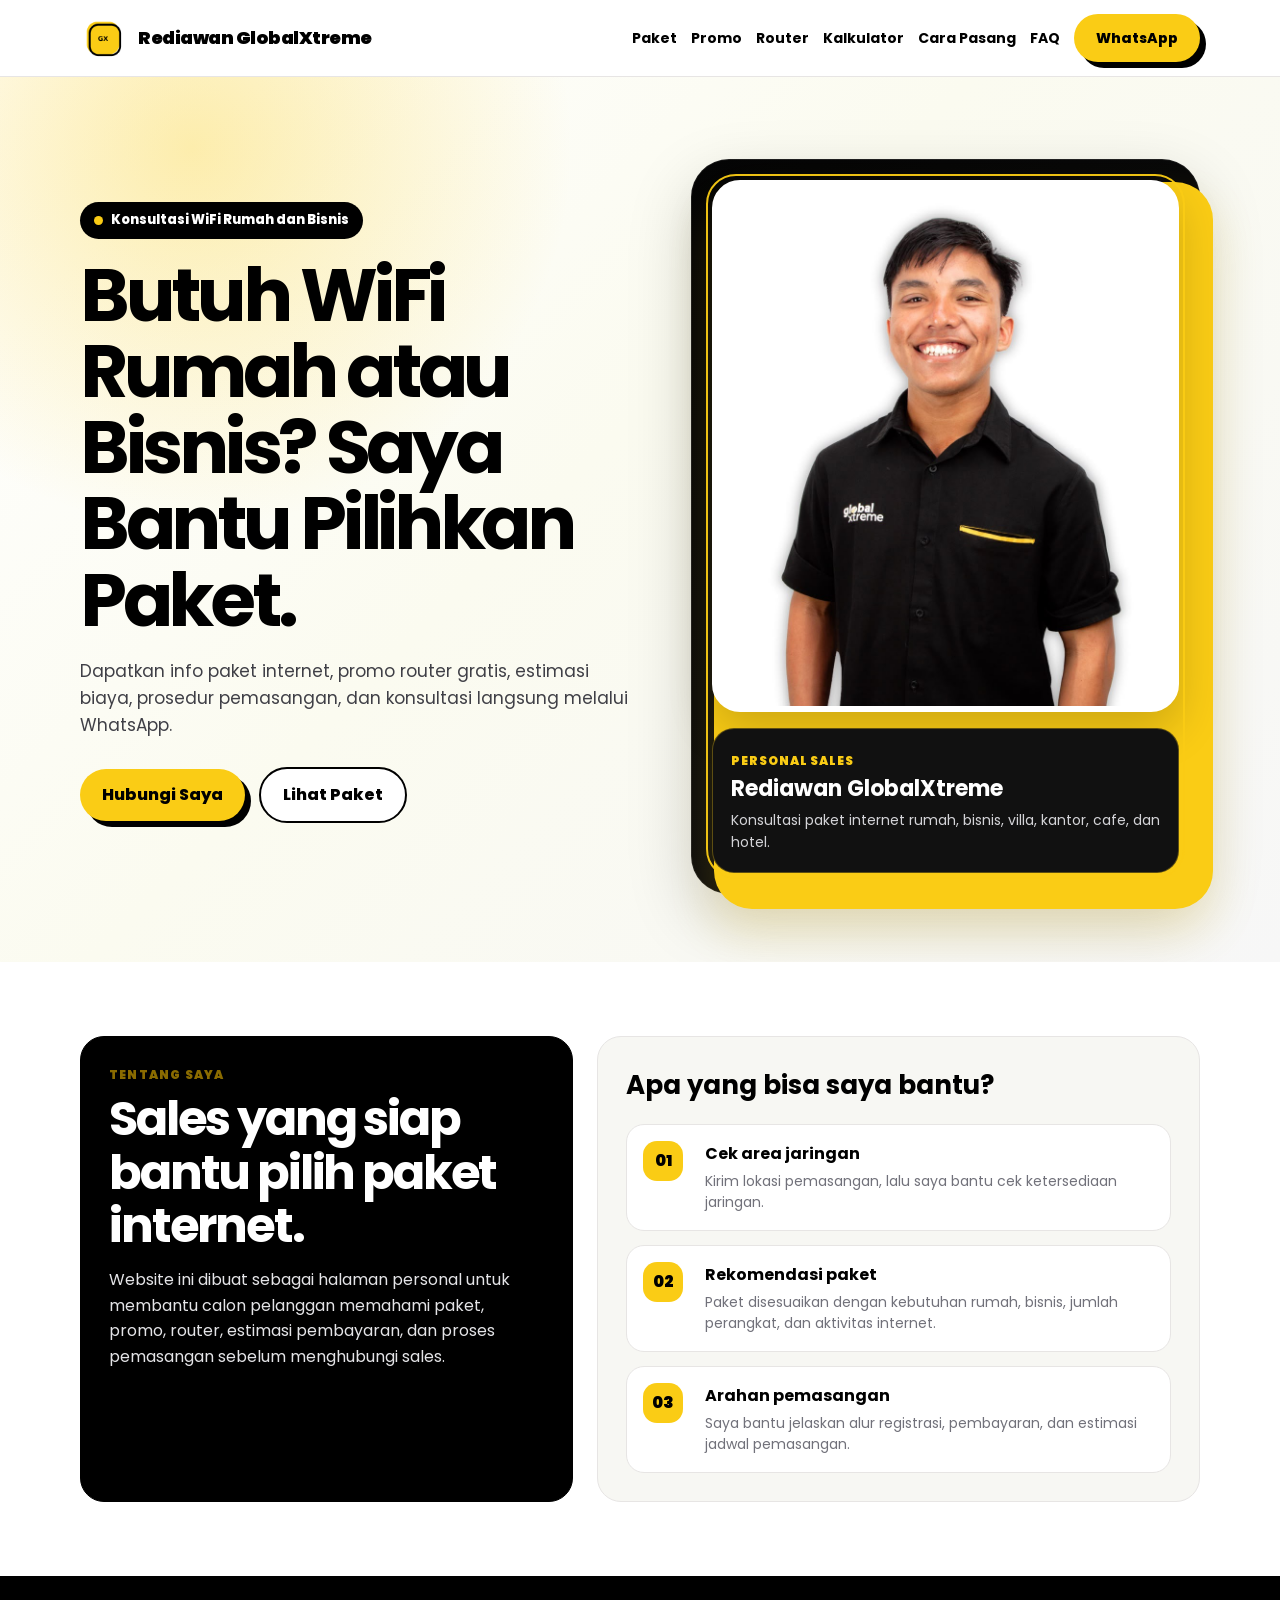
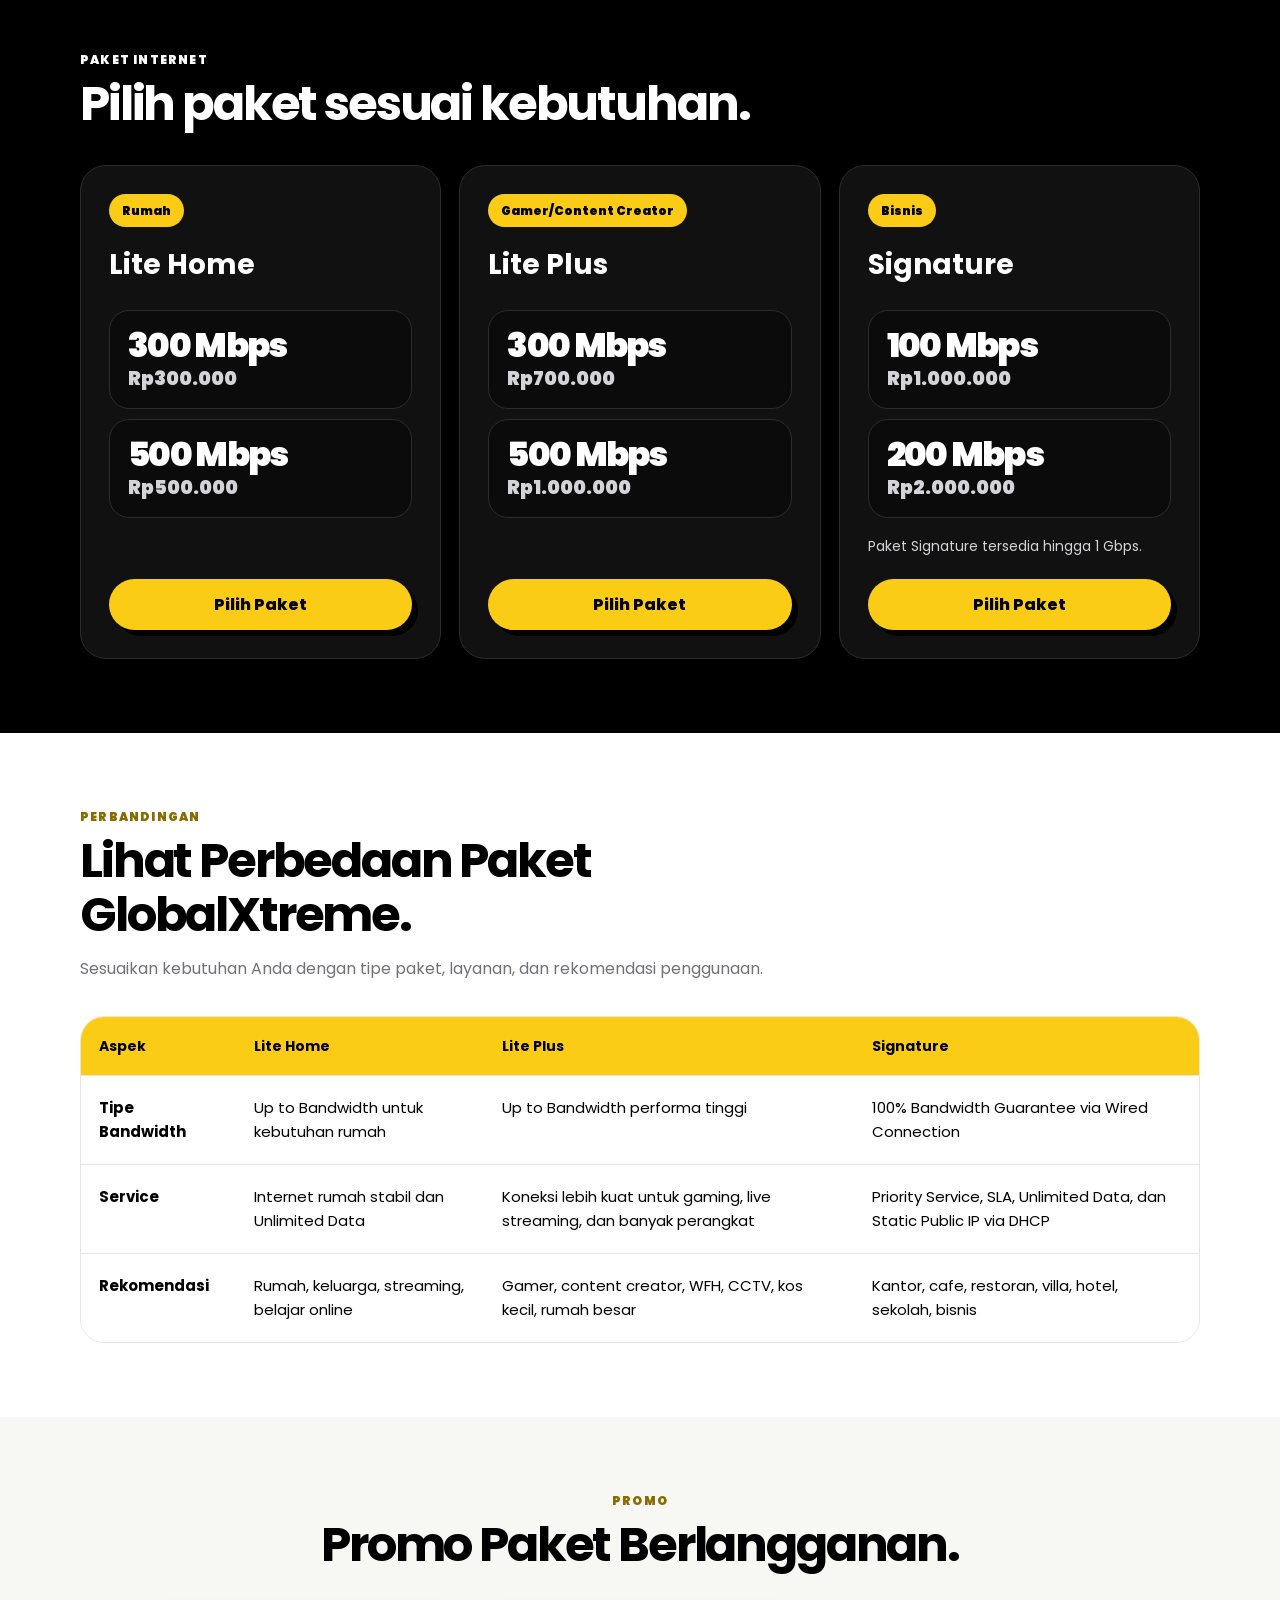
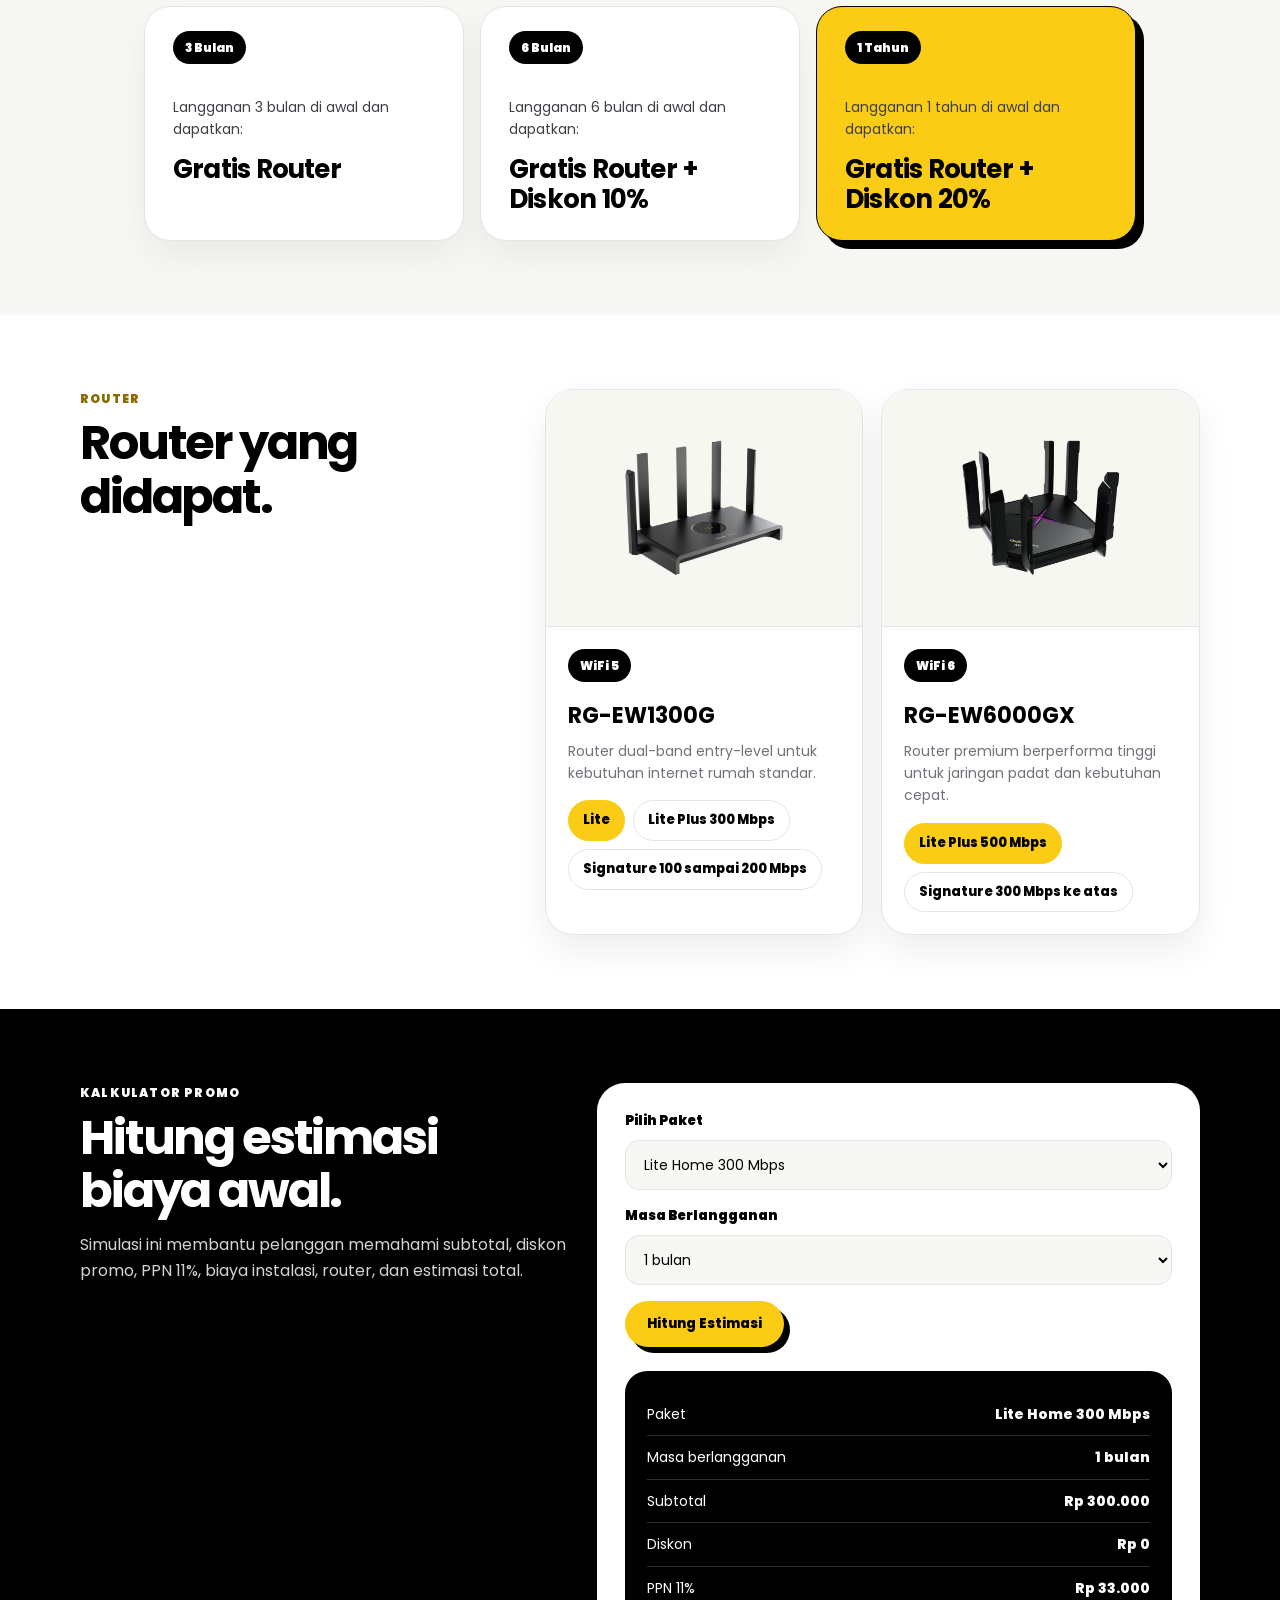
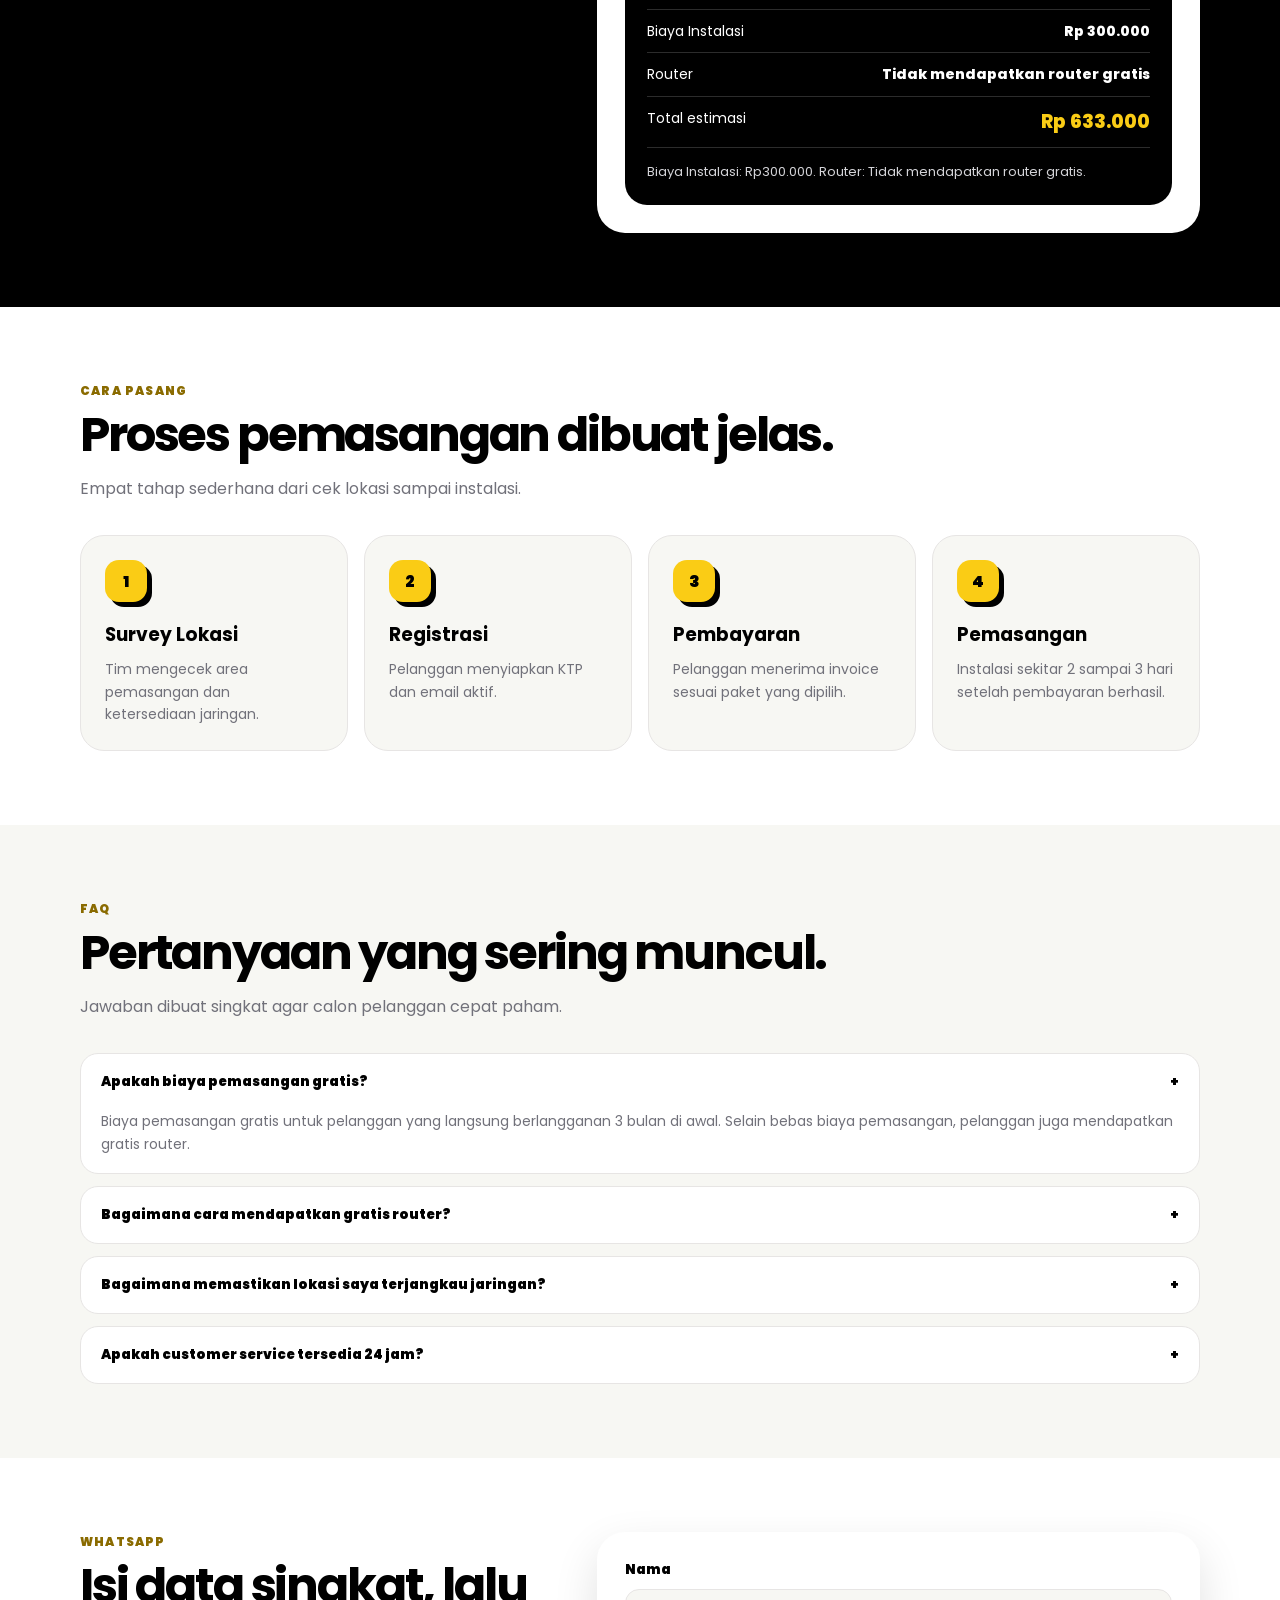
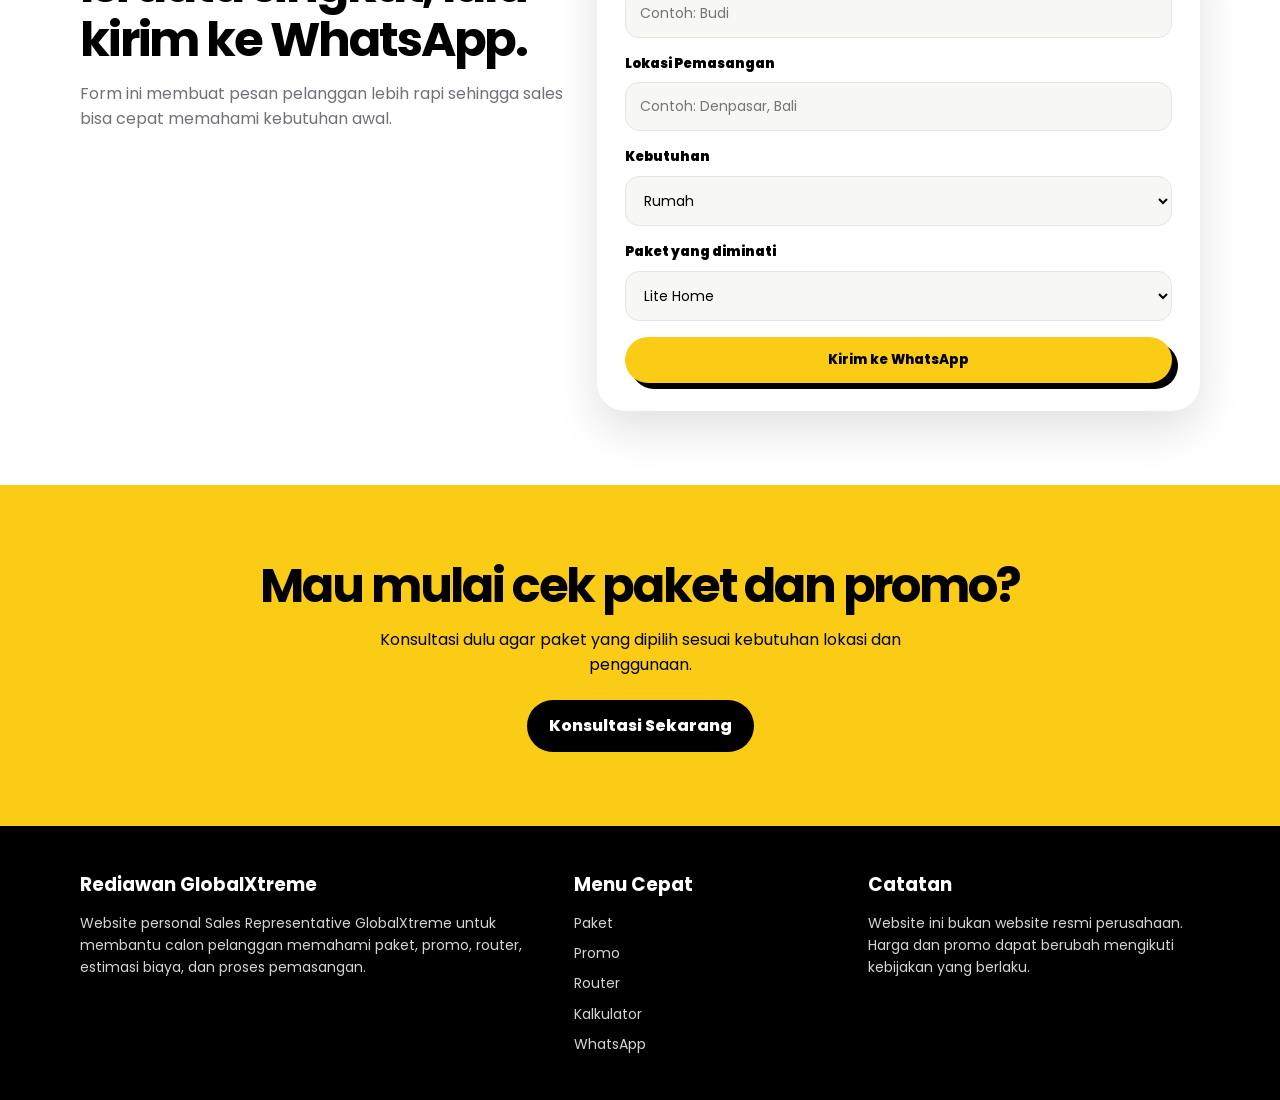
==== index.html @ 83ef5f39 "Add files via upload" ====
<!DOCTYPE html>
<html lang="id">
<head>
  <meta charset="UTF-8" />
  <meta name="viewport" content="width=device-width, initial-scale=1.0" />
  <meta name="description" content="Website personal Rediawan GlobalXtreme untuk konsultasi paket internet rumah, bisnis, promo berlangganan, router, kalkulator biaya, dan pemasangan internet." />
  <meta name="keywords" content="Rediawan GlobalXtreme, GlobalXtreme, WiFi rumah, internet bisnis, paket internet, promo router gratis, internet Bali" />
  <meta name="author" content="Rediawan GlobalXtreme" />
  <meta name="robots" content="index, follow" />
  <meta name="theme-color" content="#facc15" />
  <meta property="og:type" content="website" />
  <meta property="og:title" content="Rediawan GlobalXtreme | Paket WiFi Rumah dan Bisnis" />
  <meta property="og:description" content="Konsultasi paket internet GlobalXtreme untuk rumah, bisnis, cafe, kantor, villa, hotel, dan kebutuhan lainnya." />
  <meta property="og:image" content="assets/img/logo.png" />
  <meta name="twitter:card" content="summary_large_image" />
  <title>Rediawan GlobalXtreme | Paket WiFi Rumah dan Bisnis</title>
  <link rel="icon" href="assets/img/logo.png" type="image/png" />
  <link rel="preconnect" href="https://fonts.googleapis.com" />
  <link rel="preconnect" href="https://fonts.gstatic.com" crossorigin />
  <link href="https://fonts.googleapis.com/css2?family=Poppins:wght@400;500;600;700;800;900&display=swap" rel="stylesheet" />
  <link rel="stylesheet" href="assets/css/style.css" />
</head>
<body>
  <header class="site-header">
    <div class="container navbar">
      <a class="brand" href="#beranda" aria-label="Rediawan GlobalXtreme">
        <img src="assets/img/logo.png" alt="Logo Rediawan GlobalXtreme" class="brand-logo" />
        <span>Rediawan GlobalXtreme</span>
      </a>

      <button class="mobile-menu" id="menuBtn" type="button" aria-label="Buka menu" data-i18n="menu_button">Menu</button>

      <nav id="navMenu" aria-label="Navigasi utama">
        <a href="#paket" data-i18n="nav_packages">Paket</a>
        <a href="#promo" data-i18n="nav_promo">Promo</a>
        <a href="#router" data-i18n="nav_router">Router</a>
        <a href="#kalkulator" data-i18n="nav_calculator">Kalkulator</a>
        <a href="#cara-pasang" data-i18n="nav_install">Cara Pasang</a>
        <a href="#faq" data-i18n="nav_faq">FAQ</a>
        <a href="https://wa.me/6287733340006" target="_blank" rel="noopener" class="btn btn-primary nav-cta">WhatsApp</a>
      </nav>
    </div>
  </header>

  <main>
    <section class="hero" id="beranda">
      <div class="container hero-grid">
        <div class="hero-content">
          <div class="eyebrow" data-i18n="hero_eyebrow">Konsultasi WiFi Rumah dan Bisnis</div>
          <h1 data-i18n="hero_title">Butuh WiFi Rumah atau Bisnis? Saya Bantu Pilihkan Paket.</h1>
          <p data-i18n="hero_desc">Dapatkan info paket internet, promo router gratis, estimasi biaya, prosedur pemasangan, dan konsultasi langsung melalui WhatsApp.</p>

          <div class="hero-actions">
            <a href="https://wa.me/6287733340006" target="_blank" rel="noopener" class="btn btn-primary" data-i18n="hero_cta_primary">Hubungi Saya</a>
            <a href="#paket" class="btn btn-outline" data-i18n="hero_cta_secondary">Lihat Paket</a>
          </div>

        </div>

        <div class="sales-photo-card">
          <img src="assets/img/sales-photo.jpg" alt="Foto sales Rediawan GlobalXtreme" class="sales-photo" />
          <div class="sales-info">
            <span>Personal Sales</span>
            <strong>Rediawan GlobalXtreme</strong>
            <p data-i18n="sales_info">Konsultasi paket internet rumah, bisnis, villa, kantor, cafe, dan hotel.</p>
          </div>
        </div>
      </div>
    </section>

    <section id="tentang">
      <div class="container about-grid">
        <div class="panel dark">
          <div class="section-kicker" data-i18n="about_kicker">Tentang Saya</div>
          <h2 data-i18n="about_title">Sales yang siap bantu pilih paket internet.</h2>
          <p data-i18n="about_desc">Website ini dibuat sebagai halaman personal untuk membantu calon pelanggan memahami paket, promo, router, estimasi pembayaran, dan proses pemasangan sebelum menghubungi sales.</p>
        </div>
        <div class="panel service-panel">
          <h3 data-i18n="about_support_title">Apa yang bisa saya bantu?</h3>
          <div class="support-list">
            <div class="support-item">
              <span>01</span>
              <div>
                <strong data-i18n="support_1_title">Cek area jaringan</strong>
                <p data-i18n="support_1_desc">Kirim lokasi pemasangan, lalu saya bantu cek ketersediaan jaringan.</p>
              </div>
            </div>
            <div class="support-item">
              <span>02</span>
              <div>
                <strong data-i18n="support_2_title">Rekomendasi paket</strong>
                <p data-i18n="support_2_desc">Paket disesuaikan dengan kebutuhan rumah, bisnis, jumlah perangkat, dan aktivitas internet.</p>
              </div>
            </div>
            <div class="support-item">
              <span>03</span>
              <div>
                <strong data-i18n="support_3_title">Arahan pemasangan</strong>
                <p data-i18n="support_3_desc">Saya bantu jelaskan alur registrasi, pembayaran, dan estimasi jadwal pemasangan.</p>
              </div>
            </div>
          </div>
        </div>
      </div>
    </section>

    <section class="packages" id="paket">
      <div class="container">
        <div class="section-head">
          <div class="section-kicker" data-i18n="package_kicker">Paket Internet</div>
          <h2 data-i18n="package_title">Pilih paket sesuai kebutuhan.</h2>
        </div>

        <div class="package-grid">
          <article class="package-card">
            <span class="package-tag" data-i18n="tag_home">Rumah</span>
            <h3>Lite Home</h3>
            <div class="package-plans">
              <div class="plan-option">
                <span class="plan-speed">300 Mbps</span>
                <strong class="plan-price">Rp300.000</strong>
              </div>
              <div class="plan-option">
                <span class="plan-speed">500 Mbps</span>
                <strong class="plan-price">Rp500.000</strong>
              </div>
            </div>
            <a class="btn btn-primary" href="#kontak" data-package="Lite Home" data-i18n="choose_package">Pilih Paket</a>
          </article>

          <article class="package-card featured">
            <span class="package-tag">Gamer/Content Creator</span>
            <h3>Lite Plus</h3>
            <div class="package-plans">
              <div class="plan-option">
                <span class="plan-speed">300 Mbps</span>
                <strong class="plan-price">Rp700.000</strong>
              </div>
              <div class="plan-option">
                <span class="plan-speed">500 Mbps</span>
                <strong class="plan-price">Rp1.000.000</strong>
              </div>
            </div>
            <a class="btn btn-primary" href="#kontak" data-package="Lite Plus" data-i18n="choose_package">Pilih Paket</a>
          </article>

          <article class="package-card">
            <span class="package-tag" data-i18n="tag_business">Bisnis</span>
            <h3>Signature</h3>
            <div class="package-plans">
              <div class="plan-option">
                <span class="plan-speed">100 Mbps</span>
                <strong class="plan-price">Rp1.000.000</strong>
              </div>
              <div class="plan-option">
                <span class="plan-speed">200 Mbps</span>
                <strong class="plan-price">Rp2.000.000</strong>
              </div>
            </div>
            <p class="package-note" data-i18n="signature_note">Paket Signature tersedia hingga 1 Gbps.</p>
            <a class="btn btn-primary" href="#kontak" data-package="Signature" data-i18n="choose_package">Pilih Paket</a>
          </article>
        </div>
      </div>
    </section>

    <section id="perbandingan">
      <div class="container">
        <div class="section-head">
          <div class="section-kicker" data-i18n="compare_kicker">Perbandingan</div>
          <h2 data-i18n="compare_title">Lihat Perbedaan Paket GlobalXtreme.</h2>
          <p data-i18n="compare_desc">Sesuaikan kebutuhan Anda dengan tipe paket, layanan, dan rekomendasi penggunaan.</p>
        </div>

        <div class="table-wrap" tabindex="0" aria-label="Tabel perbandingan paket">
          <table class="compare-table">
            <thead>
              <tr>
                <th data-i18n="table_aspect">Aspek</th>
                <th>Lite Home</th>
                <th>Lite Plus</th>
                <th>Signature</th>
              </tr>
            </thead>
            <tbody>
              <tr>
                <td><strong data-i18n="table_bandwidth">Tipe Bandwidth</strong></td>
                <td data-i18n="compare_lite_home_bandwidth">Up to Bandwidth untuk kebutuhan rumah</td>
                <td data-i18n="compare_lite_plus_bandwidth">Up to Bandwidth performa tinggi</td>
                <td>100% Bandwidth Guarantee via Wired Connection</td>
              </tr>
              <tr>
                <td><strong>Service</strong></td>
                <td data-i18n="compare_lite_home_service">Internet rumah stabil dan Unlimited Data</td>
                <td data-i18n="compare_lite_plus_service">Koneksi lebih kuat untuk gaming, live streaming, dan banyak perangkat</td>
                <td>Priority Service, SLA, Unlimited Data, dan Static Public IP via DHCP</td>
              </tr>
              <tr>
                <td><strong data-i18n="table_recommendation">Rekomendasi</strong></td>
                <td data-i18n="compare_lite_home_reco">Rumah, keluarga, streaming, belajar online</td>
                <td data-i18n="compare_lite_plus_reco">Gamer, content creator, WFH, CCTV, kos kecil, rumah besar</td>
                <td data-i18n="compare_signature_reco">Kantor, cafe, restoran, villa, hotel, sekolah, bisnis</td>
              </tr>
            </tbody>
          </table>
        </div>
      </div>
    </section>

    <section class="promo" id="promo">
      <div class="container">
        <div class="section-head centered">
          <div class="section-kicker">Promo</div>
          <h2 data-i18n="promo_title">Promo Paket Berlangganan.</h2>
        </div>

        <div class="promo-card-grid three">
          <article class="promo-mini-card">
            <span class="promo-month" data-i18n="promo_3_month">3 Bulan</span>
            <p data-i18n="promo_3_desc">Langganan 3 bulan di awal dan dapatkan:</p>
            <h3 data-i18n="promo_3_benefit">Gratis Router</h3>
          </article>

          <article class="promo-mini-card">
            <span class="promo-month" data-i18n="promo_6_month">6 Bulan</span>
            <p data-i18n="promo_6_desc">Langganan 6 bulan di awal dan dapatkan:</p>
            <h3 data-i18n="promo_6_benefit">Gratis Router + Diskon 10%</h3>
          </article>

          <article class="promo-mini-card best">
            <span class="promo-month" data-i18n="promo_12_month">1 Tahun</span>
            <p data-i18n="promo_12_desc">Langganan 1 tahun di awal dan dapatkan:</p>
            <h3 data-i18n="promo_12_benefit">Gratis Router + Diskon 20%</h3>
          </article>
        </div>
      </div>
    </section>

    <section id="router">
      <div class="container router-section">
        <div class="section-head">
          <div class="section-kicker">Router</div>
          <h2 data-i18n="router_title">Router yang didapat.</h2>
        </div>

        <div class="router-card-grid">
          <article class="router-card">
            <img src="assets/img/router-rg-ew1300g.png" alt="Router RG-EW1300G" class="router-image" />
            <div class="router-content">
              <span class="router-badge">WiFi 5</span>
              <h3>RG-EW1300G</h3>
              <p data-i18n="router_1300_desc">Router dual-band entry-level untuk kebutuhan internet rumah standar.</p>
              <div class="chip-wrap compact">
                <span class="chip yellow">Lite</span>
                <span class="chip">Lite Plus 300 Mbps</span>
                <span class="chip" data-i18n="router_1300_sig">Signature 100 sampai 200 Mbps</span>
              </div>
            </div>
          </article>

          <article class="router-card">
            <img src="assets/img/router-rg-ew6000gx.png" alt="Router RG-EW6000GX" class="router-image" />
            <div class="router-content">
              <span class="router-badge">WiFi 6</span>
              <h3>RG-EW6000GX</h3>
              <p data-i18n="router_6000_desc">Router premium berperforma tinggi untuk jaringan padat dan kebutuhan cepat.</p>
              <div class="chip-wrap compact">
                <span class="chip yellow">Lite Plus 500 Mbps</span>
                <span class="chip" data-i18n="router_6000_sig">Signature 300 Mbps ke atas</span>
              </div>
            </div>
          </article>
        </div>
      </div>
    </section>

    <section class="calculator" id="kalkulator">
      <div class="container calc-grid">
        <div class="section-head">
          <div class="section-kicker" data-i18n="calculator_kicker">Kalkulator Promo</div>
          <h2 data-i18n="calculator_title">Hitung estimasi biaya awal.</h2>
          <p data-i18n="calculator_desc">Simulasi ini membantu pelanggan memahami subtotal, diskon promo, PPN 11%, biaya instalasi, router, dan estimasi total.</p>
        </div>

        <div class="calc-card">
          <form id="calcForm">
            <div class="form-group">
              <label for="packageSelect" data-i18n="select_package">Pilih Paket</label>
              <select id="packageSelect">
                <option value="300000|Lite Home 300 Mbps|RG-EW1300G|lite">Lite Home 300 Mbps</option>
                <option value="500000|Lite Home 500 Mbps|RG-EW1300G|lite">Lite Home 500 Mbps</option>
                <option value="700000|Lite Plus 300 Mbps|RG-EW1300G|liteplus">Lite Plus 300 Mbps</option>
                <option value="1000000|Lite Plus 500 Mbps|RG-EW6000GX|liteplus">Lite Plus 500 Mbps</option>
                <option value="1000000|Signature 100 Mbps|RG-EW1300G|signature">Signature 100 Mbps</option>
                <option value="2000000|Signature 200 Mbps|RG-EW1300G|signature">Signature 200 Mbps</option>
                <option value="3000000|Signature 300 Mbps|RG-EW6000GX|signature">Signature 300 Mbps</option>
                <option value="4000000|Signature 400 Mbps|RG-EW6000GX|signature">Signature 400 Mbps</option>
                <option value="5000000|Signature 500 Mbps|RG-EW6000GX|signature">Signature 500 Mbps</option>
                <option value="6000000|Signature 600 Mbps|RG-EW6000GX|signature">Signature 600 Mbps</option>
                <option value="7000000|Signature 700 Mbps|RG-EW6000GX|signature">Signature 700 Mbps</option>
                <option value="8000000|Signature 800 Mbps|RG-EW6000GX|signature">Signature 800 Mbps</option>
                <option value="9000000|Signature 900 Mbps|RG-EW6000GX|signature">Signature 900 Mbps</option>
                <option value="10000000|Signature 1 Gbps|RG-EW6000GX|signature">Signature 1 Gbps</option>
              </select>
            </div>
            <div class="form-group">
              <label for="periodSelect" data-i18n="select_period">Masa Berlangganan</label>
              <select id="periodSelect">
                <option value="1">1 bulan</option>
                <option value="3">3 bulan</option>
                <option value="6">6 bulan</option>
                <option value="12">1 tahun</option>
              </select>
            </div>
            <button type="button" class="btn btn-primary" id="calcBtn" data-i18n="calc_button">Hitung Estimasi</button>
          </form>

          <div class="result-box" aria-live="polite">
            <div class="result-line"><span data-i18n="result_package">Paket</span><span id="resultPackage">Lite Home 300 Mbps</span></div>
            <div class="result-line"><span data-i18n="result_period">Masa berlangganan</span><span id="resultPeriod">1 bulan</span></div>
            <div class="result-line"><span>Subtotal</span><span id="resultSubtotal">Rp300.000</span></div>
            <div class="result-line"><span data-i18n="result_discount">Diskon</span><span id="resultDiscount">Rp0</span></div>
            <div class="result-line"><span>PPN 11%</span><span id="resultTax">Rp33.000</span></div>
            <div class="result-line"><span data-i18n="result_installation">Biaya Instalasi</span><span id="resultInstall">Rp300.000</span></div>
            <div class="result-line"><span>Router</span><span id="resultRouter">Tidak mendapatkan router gratis</span></div>
            <div class="result-line"><span data-i18n="result_total">Total estimasi</span><span class="total" id="resultTotal">Rp633.000</span></div>
            <p class="result-note" id="resultPromoNote">Biaya Instalasi: Rp300.000. Router: Tidak mendapatkan router gratis.</p>
          </div>
        </div>
      </div>
    </section>

    <section id="cara-pasang">
      <div class="container">
        <div class="section-head">
          <div class="section-kicker" data-i18n="install_kicker">Cara Pasang</div>
          <h2 data-i18n="install_title">Proses pemasangan dibuat jelas.</h2>
          <p data-i18n="install_desc">Empat tahap sederhana dari cek lokasi sampai instalasi.</p>
        </div>

        <div class="steps">
          <article class="step-card">
            <div class="step-num">1</div>
            <h3 data-i18n="step_1_title">Survey Lokasi</h3>
            <p data-i18n="step_1_desc">Tim mengecek area pemasangan dan ketersediaan jaringan.</p>
          </article>
          <article class="step-card">
            <div class="step-num">2</div>
            <h3 data-i18n="step_2_title">Registrasi</h3>
            <p data-i18n="step_2_desc">Pelanggan menyiapkan KTP dan email aktif.</p>
          </article>
          <article class="step-card">
            <div class="step-num">3</div>
            <h3 data-i18n="step_3_title">Pembayaran</h3>
            <p data-i18n="step_3_desc">Pelanggan menerima invoice sesuai paket yang dipilih.</p>
          </article>
          <article class="step-card">
            <div class="step-num">4</div>
            <h3 data-i18n="step_4_title">Pemasangan</h3>
            <p data-i18n="step_4_desc">Instalasi sekitar 2 sampai 3 hari setelah pembayaran berhasil.</p>
          </article>
        </div>
      </div>
    </section>

    <section class="faq" id="faq">
      <div class="container">
        <div class="section-head">
          <div class="section-kicker">FAQ</div>
          <h2 data-i18n="faq_title">Pertanyaan yang sering muncul.</h2>
          <p data-i18n="faq_desc">Jawaban dibuat singkat agar calon pelanggan cepat paham.</p>
        </div>

        <div class="faq-list">
          <div class="faq-item active">
            <button class="faq-question" type="button"><span data-i18n="faq_q_1">Apakah biaya pemasangan gratis?</span> <span>+</span></button>
            <div class="faq-answer" data-i18n="faq_a_1">Biaya pemasangan gratis untuk pelanggan yang langsung berlangganan 3 bulan di awal. Selain bebas biaya pemasangan, pelanggan juga mendapatkan gratis router.</div>
          </div>
          <div class="faq-item">
            <button class="faq-question" type="button"><span data-i18n="faq_q_2">Bagaimana cara mendapatkan gratis router?</span> <span>+</span></button>
            <div class="faq-answer" data-i18n="faq_a_2">Untuk paket Lite dan Lite Plus, pelanggan perlu berlangganan minimal 3 bulan di awal. Setelah masa 3 bulan selesai, metode pembayaran bisa diubah menjadi bulanan. Paket Signature tetap mendapatkan gratis router meskipun berlangganan 1 bulan.</div>
          </div>
          <div class="faq-item">
            <button class="faq-question" type="button"><span data-i18n="faq_q_3">Bagaimana memastikan lokasi saya terjangkau jaringan?</span> <span>+</span></button>
            <div class="faq-answer" data-i18n="faq_a_3">Hubungi saya melalui WhatsApp dan kirim lokasi pemasangan. Saya akan bantu cek ketersediaan jaringan di area Anda.</div>
          </div>
          <div class="faq-item">
            <button class="faq-question" type="button"><span data-i18n="faq_q_4">Apakah customer service tersedia 24 jam?</span> <span>+</span></button>
            <div class="faq-answer" data-i18n="faq_a_4">Iya. Customer service tersedia 24 jam untuk membantu Anda. Kami memiliki tim customer service asli, bukan robot.</div>
          </div>
        </div>
      </div>
    </section>

    <section class="contact" id="kontak">
      <div class="container contact-grid">
        <div class="section-head">
          <div class="section-kicker">WhatsApp</div>
          <h2 data-i18n="contact_title">Isi data singkat, lalu kirim ke WhatsApp.</h2>
          <p data-i18n="contact_desc">Form ini membuat pesan pelanggan lebih rapi sehingga sales bisa cepat memahami kebutuhan awal.</p>
        </div>

        <form class="contact-form" id="waForm">
          <div class="form-group">
            <label for="name" data-i18n="form_name">Nama</label>
            <input id="name" type="text" placeholder="Contoh: Budi" data-i18n-placeholder="placeholder_name" required />
          </div>
          <div class="form-group">
            <label for="location" data-i18n="form_location">Lokasi Pemasangan</label>
            <input id="location" type="text" placeholder="Contoh: Denpasar, Bali" data-i18n-placeholder="placeholder_location" required />
          </div>
          <div class="form-group">
            <label for="need" data-i18n="form_need">Kebutuhan</label>
            <select id="need" required>
              <option data-i18n="need_home">Rumah</option>
              <option>Bisnis</option>
              <option>Kos-kosan</option>
              <option>Cafe / Restoran</option>
              <option data-i18n="need_office">Kantor</option>
              <option>Villa / Hotel</option>
            </select>
          </div>
          <div class="form-group">
            <label for="interest" data-i18n="form_interest">Paket yang diminati</label>
            <select id="interest" required>
              <option>Lite Home</option>
              <option>Lite Plus</option>
              <option>Signature</option>
              <option data-i18n="interest_unknown">Belum tahu, ingin konsultasi</option>
            </select>
          </div>
          <button type="submit" class="btn btn-primary" data-i18n="form_submit">Kirim ke WhatsApp</button>
        </form>
      </div>
    </section>

    <section class="final-cta">
      <div class="container">
        <h2 data-i18n="final_title">Mau mulai cek paket dan promo?</h2>
        <p data-i18n="final_desc">Konsultasi dulu agar paket yang dipilih sesuai kebutuhan lokasi dan penggunaan.</p>
        <a href="https://wa.me/6287733340006" target="_blank" rel="noopener" class="btn btn-dark" data-i18n="final_cta">Konsultasi Sekarang</a>
      </div>
    </section>
  </main>

  <footer>
    <div class="container footer-grid">
      <div>
        <h3>Rediawan GlobalXtreme</h3>
        <p data-i18n="footer_desc">Website personal Sales Representative GlobalXtreme untuk membantu calon pelanggan memahami paket, promo, router, estimasi biaya, dan proses pemasangan.</p>
      </div>
      <div>
        <h3 data-i18n="footer_menu">Menu Cepat</h3>
        <div class="footer-links">
          <a href="#paket" data-i18n="nav_packages">Paket</a>
          <a href="#promo" data-i18n="nav_promo">Promo</a>
          <a href="#router">Router</a>
          <a href="#kalkulator" data-i18n="nav_calculator">Kalkulator</a>
          <a href="#kontak">WhatsApp</a>
        </div>
      </div>
      <div>
        <h3 data-i18n="footer_note_title">Catatan</h3>
        <p data-i18n="footer_note">Website ini bukan website resmi perusahaan. Harga dan promo dapat berubah mengikuti kebijakan yang berlaku.</p>
      </div>
    </div>
  </footer>

  <script src="assets/js/main.js"></script>
</body>
</html>
---- assets/css/style.css ----
:root {
  --primary: #facc15;
  --primary-dark: #8a6b00;
  --black: #000000;
  --white: #ffffff;
  --neutral: #71717a;
  --soft: #f7f7f3;
  --line: #e7e5e4;
  --dark-card: #111111;
  --radius: 24px;
  --shadow: 0 18px 45px rgba(0, 0, 0, 0.12);
}

* {
  box-sizing: border-box;
  margin: 0;
  padding: 0;
}

html {
  scroll-behavior: smooth;
}

body {
  font-family: "Poppins", Arial, sans-serif;
  color: var(--black);
  background: var(--white);
  line-height: 1.6;
  overflow-x: hidden;
}

h1, h2, h3, p, a, button, li, td, th, span {
  overflow-wrap: break-word;
}

a {
  color: inherit;
  text-decoration: none;
}

img {
  max-width: 100%;
  display: block;
}

.container {
  width: min(1120px, calc(100% - 32px));
  margin: 0 auto;
}

.site-header {
  position: sticky;
  top: 0;
  z-index: 50;
  background: rgba(255, 255, 255, 0.94);
  backdrop-filter: blur(18px);
  border-bottom: 1px solid var(--line);
}

.navbar {
  display: flex;
  align-items: center;
  justify-content: space-between;
  padding: 14px 0;
  gap: 24px;
}

.brand {
  display: flex;
  align-items: center;
  gap: 12px;
  font-weight: 900;
  letter-spacing: -0.03em;
}

.brand-logo {
  width: 46px;
  height: 46px;
  object-fit: contain;
}

.brand span {
  font-size: 18px;
}

nav {
  display: flex;
  align-items: center;
  gap: 14px;
  font-size: 14px;
  font-weight: 700;
}

nav a:not(.btn):hover {
  color: var(--primary-dark);
}

.mobile-menu {
  display: none;
  border: 2px solid var(--black);
  background: var(--white);
  border-radius: 999px;
  padding: 9px 14px;
  font-family: inherit;
  font-weight: 800;
  cursor: pointer;
}

.lang-toggle {
  border: 2px solid var(--black);
  background: var(--white);
  color: var(--black);
  border-radius: 999px;
  padding: 8px 12px;
  font-family: inherit;
  font-size: 13px;
  font-weight: 900;
  cursor: pointer;
  white-space: nowrap;
}

.lang-toggle:hover {
  background: var(--black);
  color: var(--white);
}

.btn {
  display: inline-flex;
  align-items: center;
  justify-content: center;
  gap: 10px;
  border: 0;
  cursor: pointer;
  border-radius: 999px;
  padding: 13px 22px;
  font-family: inherit;
  font-weight: 800;
  transition: 0.2s ease;
  white-space: nowrap;
}

.btn-primary {
  background: var(--primary);
  color: var(--black);
  box-shadow: 6px 6px 0 var(--black);
}

.btn-primary:hover {
  transform: translateY(-2px);
  box-shadow: 8px 8px 0 var(--black);
}

.btn-outline {
  background: var(--white);
  color: var(--black);
  border: 2px solid var(--black);
}

.btn-dark {
  background: var(--black);
  color: var(--white);
}

.hero {
  position: relative;
  overflow: hidden;
  background:
    radial-gradient(circle at 15% 8%, rgba(250, 204, 21, 0.34), transparent 28%),
    linear-gradient(135deg, #ffffff 0%, #fbfbf0 45%, #f7f7f7 100%);
  padding: 82px 0 68px;
}

.hero-grid {
  display: grid;
  grid-template-columns: 1.05fr 0.95fr;
  gap: 48px;
  align-items: center;
}

.eyebrow {
  display: inline-flex;
  align-items: center;
  gap: 8px;
  background: var(--black);
  color: var(--white);
  padding: 8px 14px;
  border-radius: 999px;
  font-size: 13px;
  font-weight: 800;
  margin-bottom: 18px;
}

.eyebrow::before {
  content: "";
  width: 9px;
  height: 9px;
  border-radius: 50%;
  background: var(--primary);
}

h1 {
  font-size: clamp(40px, 6vw, 74px);
  line-height: 1.03;
  letter-spacing: -0.058em;
  margin-bottom: 20px;
}

.hero-content p {
  color: #3f3f46;
  font-size: 17px;
  max-width: 650px;
  margin-bottom: 28px;
}

.hero-actions {
  display: flex;
  align-items: center;
  gap: 14px;
  flex-wrap: wrap;
  margin-bottom: 28px;
}

.trust-row {
  display: grid;
  grid-template-columns: repeat(3, 1fr);
  gap: 12px;
  max-width: 650px;
}

.trust-item {
  background: var(--white);
  border: 1px solid var(--line);
  border-radius: 18px;
  padding: 14px;
  font-size: 13px;
  font-weight: 800;
}

.sales-photo-card {
  position: relative;
  isolation: isolate;
  background: var(--black);
  border-radius: 34px;
  padding: 22px;
  box-shadow: var(--shadow);
}

.sales-photo-card::before {
  content: "";
  position: absolute;
  inset: 18px -18px -18px 18px;
  background: var(--primary);
  border-radius: 34px;
  z-index: -1;
}

.sales-photo {
  width: 100%;
  aspect-ratio: 4 / 4.5;
  object-fit: cover;
  object-position: center;
  border-radius: 26px;
  background: #18181b;
}

.sales-info {
  margin-top: 16px;
  background: #111111;
  border: 1px solid #2c2c2c;
  border-radius: 22px;
  padding: 18px;
  color: var(--white);
}

.sales-info span {
  color: var(--primary);
  font-size: 12px;
  font-weight: 900;
  text-transform: uppercase;
  letter-spacing: 0.08em;
}

.sales-info strong {
  display: block;
  font-size: 22px;
  line-height: 1.2;
  margin: 4px 0 6px;
}

.sales-info p {
  color: #d4d4d8;
  margin: 0;
  font-size: 14px;
}

section {
  padding: 74px 0;
}

.section-head {
  max-width: 760px;
  margin-bottom: 34px;
}

.section-head.centered {
  margin-left: auto;
  margin-right: auto;
  text-align: center;
}

.section-kicker {
  color: var(--primary-dark);
  font-weight: 900;
  text-transform: uppercase;
  letter-spacing: 0.1em;
  font-size: 12px;
  margin-bottom: 8px;
}

h2 {
  font-size: clamp(30px, 4vw, 48px);
  line-height: 1.12;
  letter-spacing: -0.045em;
  margin-bottom: 14px;
}

.section-head p {
  color: var(--neutral);
  font-size: 16px;
}

.about-grid,
.contact-grid,
.calc-grid {
  display: grid;
  grid-template-columns: 0.9fr 1.1fr;
  gap: 24px;
  align-items: stretch;
}

.panel {
  background: var(--soft);
  border: 1px solid var(--line);
  border-radius: var(--radius);
  padding: 28px;
}

.panel.dark {
  background: var(--black);
  color: var(--white);
  border-color: var(--black);
}

.panel.dark p,
.panel.dark li {
  color: #e4e4e7;
}

.chip-wrap {
  display: flex;
  flex-wrap: wrap;
  gap: 10px;
  margin-top: 18px;
}

.chip-wrap.compact {
  gap: 8px;
  margin-top: 16px;
}

.chip {
  background: var(--white);
  border: 1px solid var(--line);
  border-radius: 999px;
  padding: 9px 14px;
  font-size: 13px;
  font-weight: 800;
}

.chip.yellow {
  background: var(--primary);
  border-color: var(--primary);
}

.service-panel {
  display: flex;
  flex-direction: column;
  justify-content: center;
}

.service-panel h3 {
  font-size: 26px;
  margin-bottom: 18px;
}

.support-list {
  display: grid;
  gap: 14px;
}

.support-item {
  display: grid;
  grid-template-columns: 48px 1fr;
  gap: 14px;
  align-items: start;
  padding: 16px;
  background: var(--white);
  border: 1px solid var(--line);
  border-radius: 18px;
}

.support-item span {
  width: 40px;
  height: 40px;
  border-radius: 14px;
  display: grid;
  place-items: center;
  background: var(--primary);
  color: var(--black);
  font-weight: 900;
}

.support-item strong {
  display: block;
  margin-bottom: 4px;
}

.support-item p {
  margin: 0;
  color: var(--neutral);
  font-size: 14px;
  line-height: 1.55;
}

.note,
.promo-note,
.result-note {
  color: var(--neutral);
  font-size: 13px;
}

.note {
  margin-top: 18px;
}

.packages {
  background: var(--black);
  color: var(--white);
}

.packages .section-kicker,
.packages h2 {
  color: var(--white);
}

.packages .section-head p {
  color: #d4d4d8;
}

.package-grid {
  display: grid;
  grid-template-columns: repeat(3, 1fr);
  gap: 18px;
}

.package-card {
  background: var(--dark-card);
  border: 1px solid #2c2c2c;
  border-radius: 26px;
  padding: 28px;
  display: flex;
  flex-direction: column;
  min-height: 100%;
  height: 100%;
}

.package-card.featured {
  background: var(--white);
  color: var(--black);
  border: 3px solid var(--primary);
  transform: none;
}

.package-tag {
  display: inline-flex;
  width: fit-content;
  background: var(--primary);
  color: var(--black);
  border-radius: 999px;
  padding: 7px 13px;
  font-size: 12px;
  font-weight: 900;
  margin-bottom: 16px;
}

.package-card h3 {
  font-size: 28px;
  margin-bottom: 8px;
}

.package-card p {
  color: #d4d4d8;
  font-size: 14px;
  margin-bottom: 22px;
}

.package-card.featured p {
  color: #3f3f46;
}

.package-plans {
  display: grid;
  gap: 10px;
  margin: 14px 0 26px;
}

.plan-option {
  display: flex;
  flex-direction: column;
  align-items: flex-start;
  justify-content: center;
  gap: 6px;
  min-height: 96px;
  padding: 18px 18px;
  border: 1px solid #2c2c2c;
  border-radius: 20px;
  background: #0b0b0b;
}

.package-card.featured .plan-option {
  background: #f8f8f8;
  border-color: #e4e4e7;
}

.plan-speed {
  display: block;
  font-size: clamp(28px, 3vw, 36px);
  font-weight: 950;
  line-height: 1;
  letter-spacing: -0.05em;
  white-space: nowrap;
}

.plan-price {
  display: block;
  color: #d4d4d8;
  font-size: 19px;
  font-weight: 900;
  line-height: 1.1;
  text-align: left;
  white-space: nowrap;
}

.package-card.featured .plan-price {
  color: #3f3f46;
}

.package-note {
  margin: -8px 0 22px;
  color: #d4d4d8;
  font-size: 14px;
  line-height: 1.5;
}

.package-card.featured .package-note {
  color: #3f3f46;
}

.package-list {
  display: grid;
  gap: 14px;
  margin: 8px 0 28px;
  flex: 1;
}

.package-list li {
  list-style: none;
  position: relative;
  padding-left: 20px;
  font-size: 14px;
}

.package-list li::before {
  content: "";
  position: absolute;
  left: 0;
  top: 10px;
  width: 5px;
  height: 5px;
  border-radius: 50%;
  background: var(--primary);
}

.package-card .btn {
  width: 100%;
  margin-top: auto;
}

.table-wrap {
  overflow-x: auto;
  -webkit-overflow-scrolling: touch;
  border: 1px solid var(--line);
  border-radius: 24px;
}

.compare-table {
  width: 100%;
  border-collapse: collapse;
  min-width: 760px;
  background: var(--white);
}

.compare-table th {
  background: var(--primary);
  color: var(--black);
  text-align: left;
  padding: 18px;
  font-size: 14px;
}

.compare-table td {
  padding: 20px 18px;
  border-top: 1px solid var(--line);
  vertical-align: top;
  font-size: 15px;
}

.promo {
  background: var(--soft);
}

.promo-card-grid {
  display: grid;
  grid-template-columns: repeat(4, 1fr);
  gap: 16px;
}

.promo-card-grid.three {
  grid-template-columns: repeat(3, minmax(0, 320px));
  justify-content: center;
}

.promo-mini-card {
  background: var(--white);
  border: 1px solid var(--line);
  border-radius: 26px;
  padding: 24px 28px;
  min-height: 235px;
  display: flex;
  flex-direction: column;
  justify-content: flex-start;
  box-shadow: 0 16px 35px rgba(0, 0, 0, 0.06);
}

.promo-mini-card.best {
  background: var(--primary);
  border-color: var(--black);
  box-shadow: 8px 8px 0 var(--black);
}

.promo-month {
  width: fit-content;
  background: var(--black);
  color: var(--white);
  border-radius: 999px;
  padding: 7px 12px;
  font-size: 12px;
  font-weight: 900;
}

.promo-mini-card h3 {
  font-size: 26px;
  line-height: 1.15;
  letter-spacing: -0.03em;
  margin: 14px 0 0;
}

.promo-mini-card p {
  color: #3f3f46;
  font-size: 14px;
  margin-top: 32px;
}


.promo-benefits {
  margin: 18px 0 0;
  padding-left: 18px;
  color: #18181b;
  font-size: 14px;
  line-height: 1.7;
}

.promo-benefits li::marker {
  color: var(--primary);
}

.promo-mini-card.best .promo-benefits li::marker {
  color: var(--black);
}

.best-label {
  display: inline-flex;
  width: fit-content;
  background: var(--black);
  color: var(--white);
  border-radius: 999px;
  padding: 8px 13px;
  margin-top: 18px;
  font-size: 13px;
}

.promo-note {
  text-align: center;
  margin-top: 28px;
}

.router-section {
  display: grid;
  grid-template-columns: 0.8fr 1.2fr;
  gap: 28px;
  align-items: start;
}

.router-card-grid {
  display: grid;
  grid-template-columns: repeat(2, 1fr);
  gap: 18px;
}

.router-card {
  overflow: hidden;
  background: var(--white);
  border: 1px solid var(--line);
  border-radius: 28px;
  box-shadow: 0 16px 36px rgba(0, 0, 0, 0.07);
}

.router-image {
  width: 100%;
  aspect-ratio: 4 / 3;
  object-fit: contain;
  background: #f7f7f2;
  padding: 18px;
  border-bottom: 1px solid var(--line);
}

.router-content {
  padding: 22px;
}

.router-badge {
  display: inline-flex;
  width: fit-content;
  background: var(--black);
  color: var(--white);
  border-radius: 999px;
  padding: 7px 12px;
  font-size: 12px;
  font-weight: 900;
  margin-bottom: 16px;
}

.router-card h3 {
  font-size: 22px;
  margin-bottom: 6px;
}

.router-card p {
  color: var(--neutral);
  font-size: 14px;
}

.calculator {
  background: var(--black);
  color: var(--white);
}

.calculator .section-kicker,
.calculator h2 {
  color: var(--white);
}

.calculator .section-head p {
  color: #d4d4d8;
}

.calc-card,
.contact-form {
  background: var(--white);
  color: var(--black);
  border-radius: 28px;
  padding: 28px;
  box-shadow: var(--shadow);
}

.form-group {
  display: grid;
  gap: 8px;
  margin-bottom: 16px;
}

label {
  font-size: 13px;
  font-weight: 900;
}

input,
select {
  width: 100%;
  border: 1px solid var(--line);
  background: var(--soft);
  border-radius: 14px;
  padding: 13px 14px;
  font-family: inherit;
  font-size: 14px;
  outline: none;
}

input:focus,
select:focus {
  border-color: var(--primary-dark);
}

.result-box {
  margin-top: 24px;
  background: var(--black);
  color: var(--white);
  border-radius: 22px;
  padding: 22px;
}

.result-line {
  display: flex;
  justify-content: space-between;
  gap: 18px;
  padding: 10px 0;
  border-bottom: 1px solid #2c2c2c;
  font-size: 14px;
}

.result-line span:last-child {
  text-align: right;
  font-weight: 800;
  min-width: 0;
}

.total {
  color: var(--primary);
  font-size: 19px;
}

.result-note {
  margin-top: 14px;
  color: #d4d4d8;
}

.steps {
  display: grid;
  grid-template-columns: repeat(4, 1fr);
  gap: 16px;
}

.step-card {
  background: var(--soft);
  border: 1px solid var(--line);
  border-radius: 24px;
  padding: 24px;
}

.step-num {
  width: 42px;
  height: 42px;
  border-radius: 14px;
  background: var(--primary);
  color: var(--black);
  display: grid;
  place-items: center;
  font-weight: 900;
  box-shadow: 5px 5px 0 var(--black);
  margin-bottom: 18px;
}

.step-card h3 {
  margin-bottom: 8px;
}

.step-card p {
  color: var(--neutral);
  font-size: 14px;
}

.faq {
  background: var(--soft);
}

.faq-list {
  display: grid;
  gap: 12px;
}

.faq-item {
  background: var(--white);
  border: 1px solid var(--line);
  border-radius: 18px;
  overflow: hidden;
}

.faq-question {
  width: 100%;
  display: flex;
  justify-content: space-between;
  align-items: center;
  border: 0;
  background: transparent;
  padding: 18px 20px;
  text-align: left;
  font-family: inherit;
  font-weight: 900;
  cursor: pointer;
}

.faq-answer {
  display: none;
  padding: 0 20px 18px;
  color: var(--neutral);
  font-size: 14px;
}

.faq-item.active .faq-answer {
  display: block;
}

.contact .section-head {
  margin-bottom: 0;
}

.contact-form .btn {
  width: 100%;
}

.final-cta {
  background: var(--primary);
  text-align: center;
}

.final-cta p {
  margin: 0 auto 22px;
  max-width: 620px;
}

footer {
  background: var(--black);
  color: var(--white);
  padding: 44px 0;
}

.footer-grid {
  display: grid;
  grid-template-columns: 1.4fr 0.8fr 1fr;
  gap: 28px;
}

footer p,
footer a {
  color: #d4d4d8;
  font-size: 14px;
}

.footer-links {
  display: grid;
  gap: 8px;
  margin-top: 10px;
}

footer h3 {
  margin-bottom: 12px;
}

@media (max-width: 980px) {
  .hero-grid,
  .about-grid,
  .contact-grid,
  .calc-grid,
  .router-section {
    grid-template-columns: 1fr;
  }

  .package-grid,
  .promo-card-grid,
  .promo-card-grid.three {
    grid-template-columns: 1fr;
  }

  .package-card.featured {
    transform: none;
  }

  .router-card-grid,
  .steps,
  .footer-grid {
    grid-template-columns: 1fr 1fr;
  }

  nav {
    position: absolute;
    left: 16px;
    right: 16px;
    top: 74px;
    display: none;
    flex-direction: column;
    align-items: stretch;
    gap: 0;
    background: var(--white);
    border: 1px solid var(--line);
    border-radius: 22px;
    padding: 10px;
    box-shadow: var(--shadow);
  }

  nav.active {
    display: flex;
  }

  nav a,
  nav button {
    padding: 12px;
  }

  .lang-toggle {
    width: 100%;
    text-align: center;
    justify-content: center;
  }

  .nav-cta {
    margin-top: 8px;
  }

  .mobile-menu {
    display: inline-flex;
  }
}

@media (max-width: 640px) {
  .container {
    width: min(100% - 24px, 1120px);
  }

  .brand span {
    font-size: 15px;
  }

  .brand-logo {
    width: 40px;
    height: 40px;
  }

  .hero {
    padding: 56px 0 52px;
  }

  h1 {
    font-size: 42px;
  }

  section {
    padding: 56px 0;
  }

  .trust-row,
  .router-card-grid,
  .steps,
  .footer-grid {
    grid-template-columns: 1fr;
  }

  .sales-photo-card::before {
    inset: 12px -10px -12px 10px;
  }

  .plan-option {
    align-items: flex-start;
    flex-direction: column;
  }

  .plan-price {
    text-align: left;
  }

  .result-line {
    flex-direction: column;
    gap: 2px;
  }

  .result-line span:last-child {
    text-align: left;
  }
}

/* Final refinement requested by user */
.sales-photo-card {
  position: relative;
  overflow: visible;
  background: linear-gradient(145deg, #050505 0%, #111111 100%);
  border: 1px solid rgba(255, 255, 255, 0.08);
  border-radius: 38px;
  padding: 20px;
  box-shadow: 0 24px 65px rgba(0, 0, 0, 0.18);
}

.sales-photo-card::before {
  content: "";
  position: absolute;
  inset: 22px -14px -16px 22px;
  background: var(--primary);
  border-radius: 38px;
  z-index: -1;
  box-shadow: 0 24px 45px rgba(250, 204, 21, 0.18);
}

.sales-photo-card::after {
  content: "";
  position: absolute;
  inset: 14px;
  border: 2px solid var(--primary);
  border-radius: 30px;
  pointer-events: none;
  opacity: 0.95;
}

.sales-photo {
  width: 100%;
  aspect-ratio: 4 / 4.55;
  object-fit: cover;
  object-position: center top;
  border-radius: 28px;
  background: var(--white);
  border: 6px solid var(--white);
  box-shadow: 0 18px 45px rgba(0, 0, 0, 0.18);
}

.sales-info {
  position: relative;
  z-index: 1;
  margin-top: 16px;
  background: #111111;
  border: 1px solid rgba(250, 204, 21, 0.32);
  border-radius: 22px;
  padding: 18px;
  color: var(--white);
}

.package-card,
.package-card.featured {
  background: var(--dark-card) !important;
  color: var(--white) !important;
  border: 1px solid #2c2c2c !important;
  transform: none !important;
}

.package-card.featured .plan-option,
.plan-option {
  background: #0b0b0b !important;
  border-color: #2c2c2c !important;
}

.package-card.featured p,
.package-card.featured .plan-price,
.package-card.featured .package-note,
.package-card p,
.plan-price,
.package-note {
  color: #d4d4d8 !important;
}

.plan-speed {
  font-size: clamp(26px, 2.65vw, 34px);
}

@media (max-width: 760px) {
  .package-grid {
    display: flex !important;
    grid-template-columns: unset !important;
    gap: 16px;
    overflow-x: auto;
    scroll-snap-type: x mandatory;
    scroll-padding: 16px;
    padding: 0 16px 18px;
    margin: 0 -16px;
    -webkit-overflow-scrolling: touch;
  }

  .package-grid::-webkit-scrollbar {
    display: none;
  }

  .package-card,
  .package-card.featured {
    flex: 0 0 min(86vw, 370px);
    scroll-snap-align: center;
  }

  .plan-speed {
    font-size: clamp(29px, 9vw, 42px);
  }

  .sales-photo-card::before {
    inset: 16px -10px -12px 16px;
  }
}
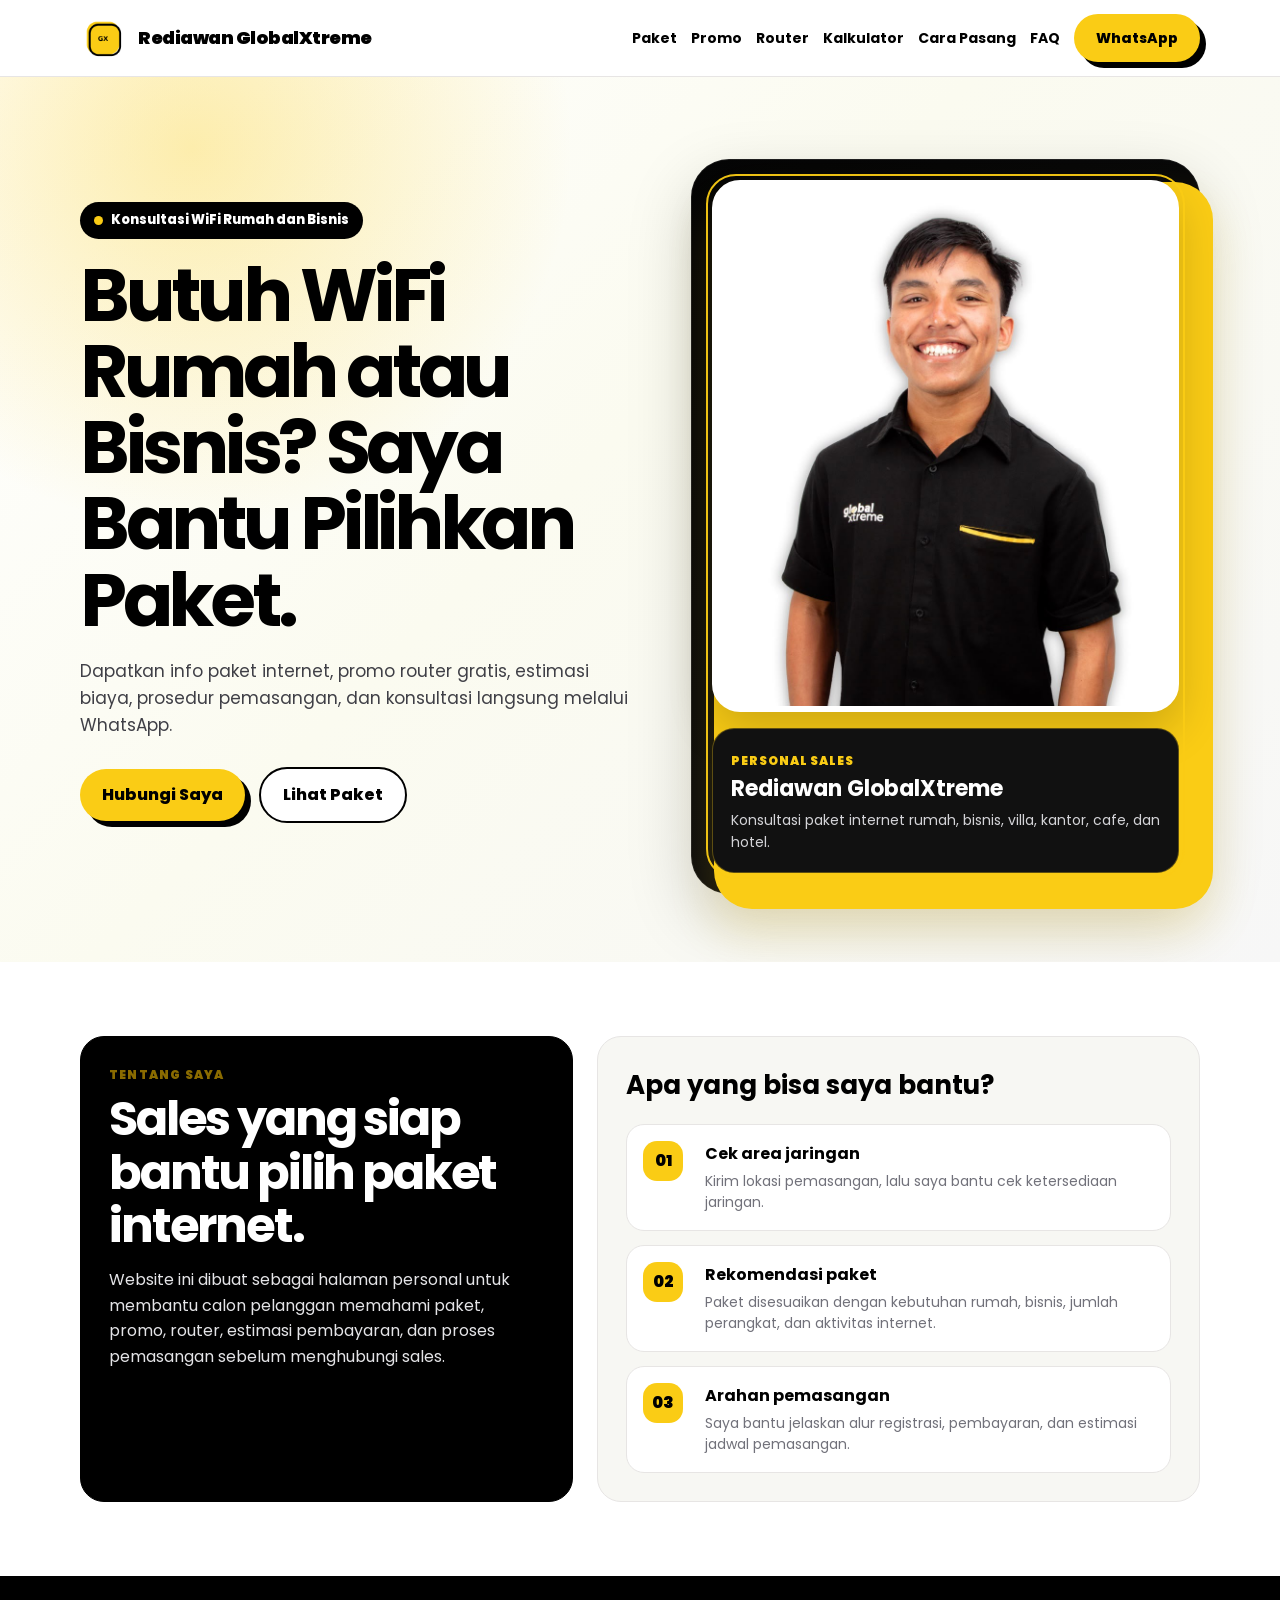
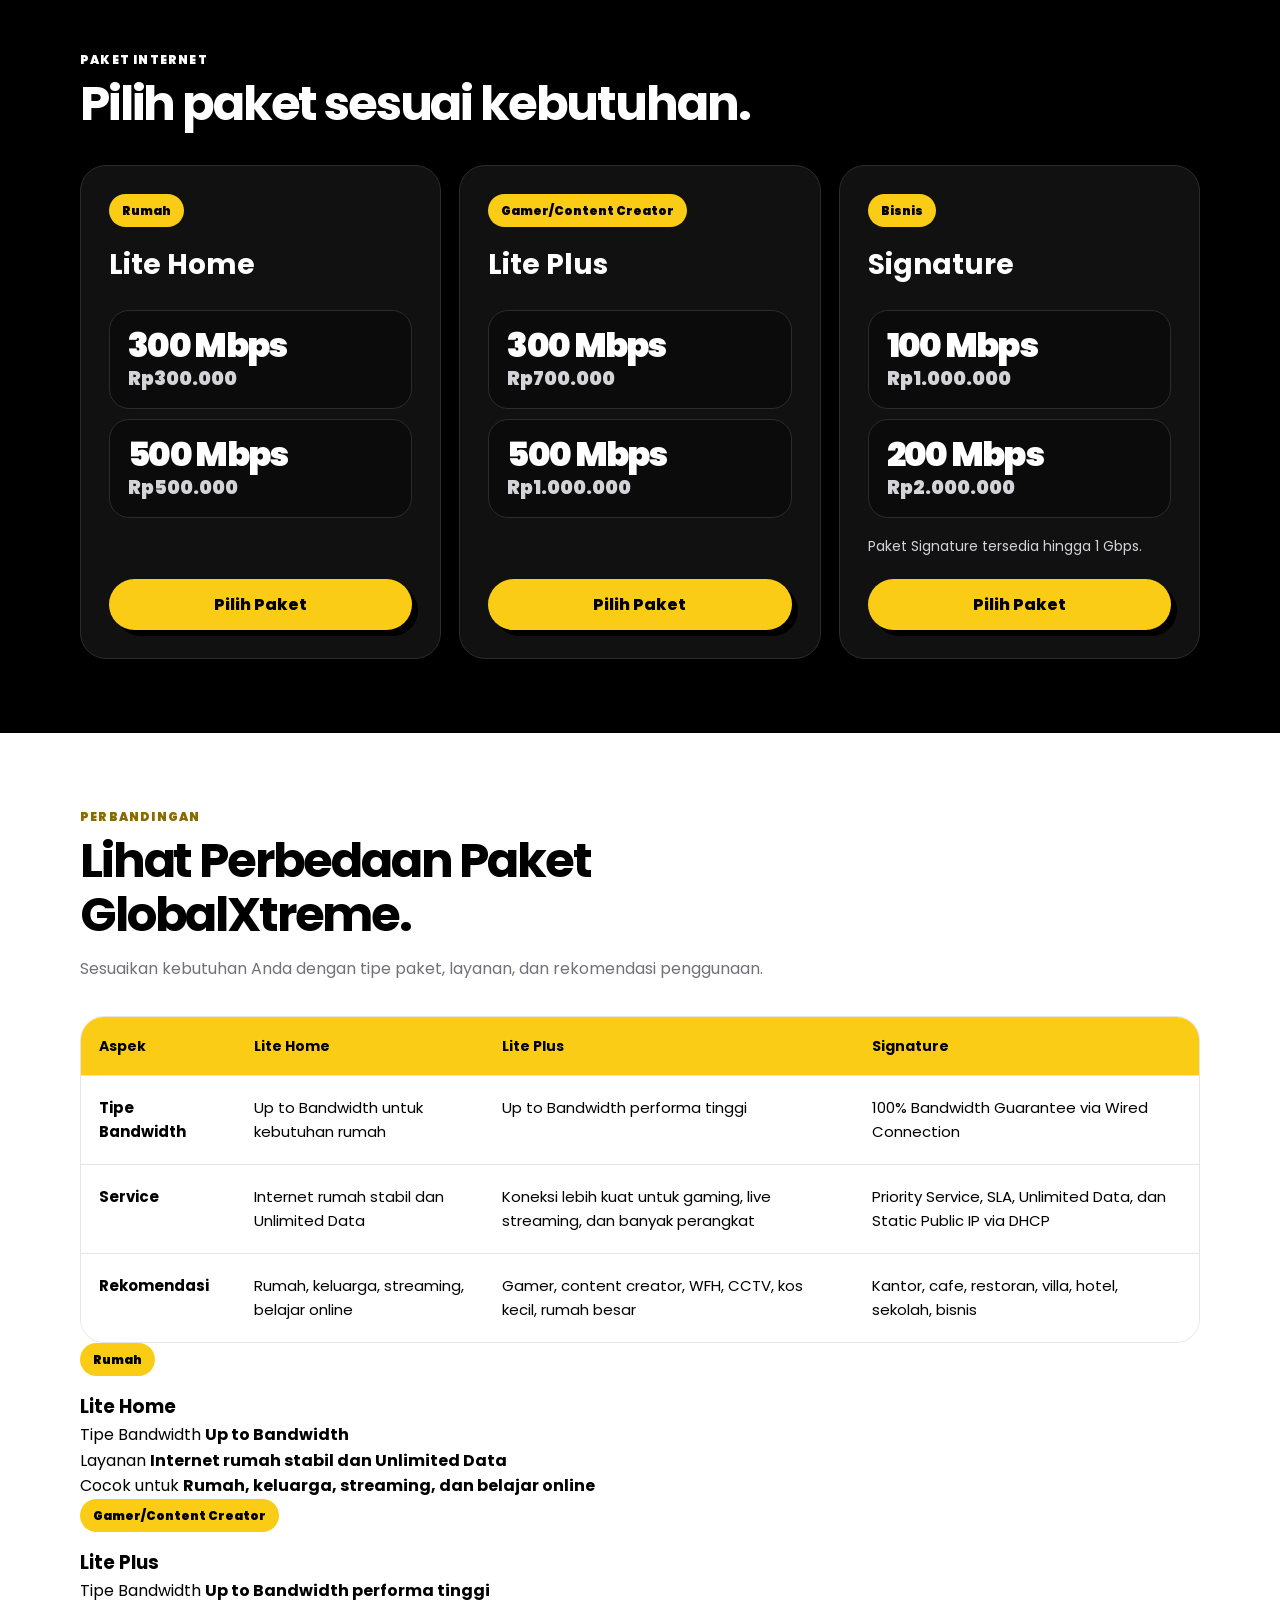
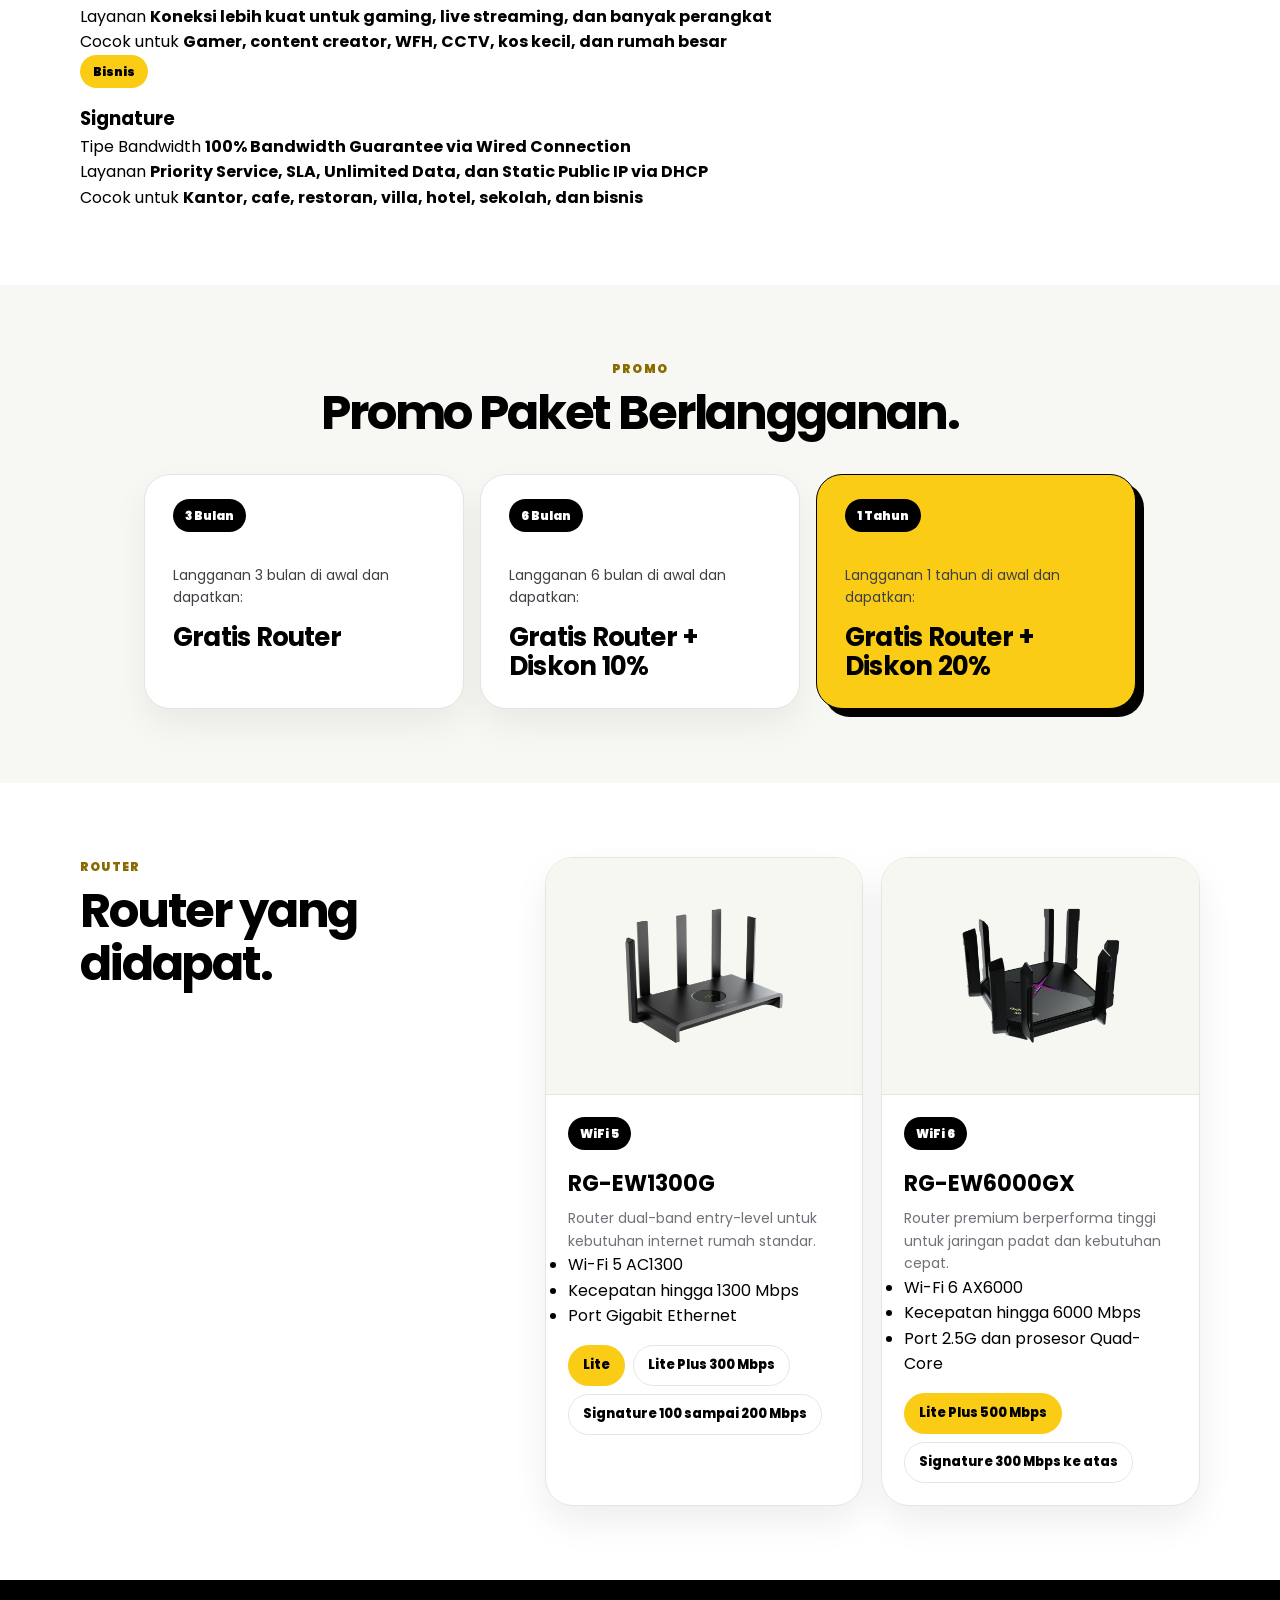
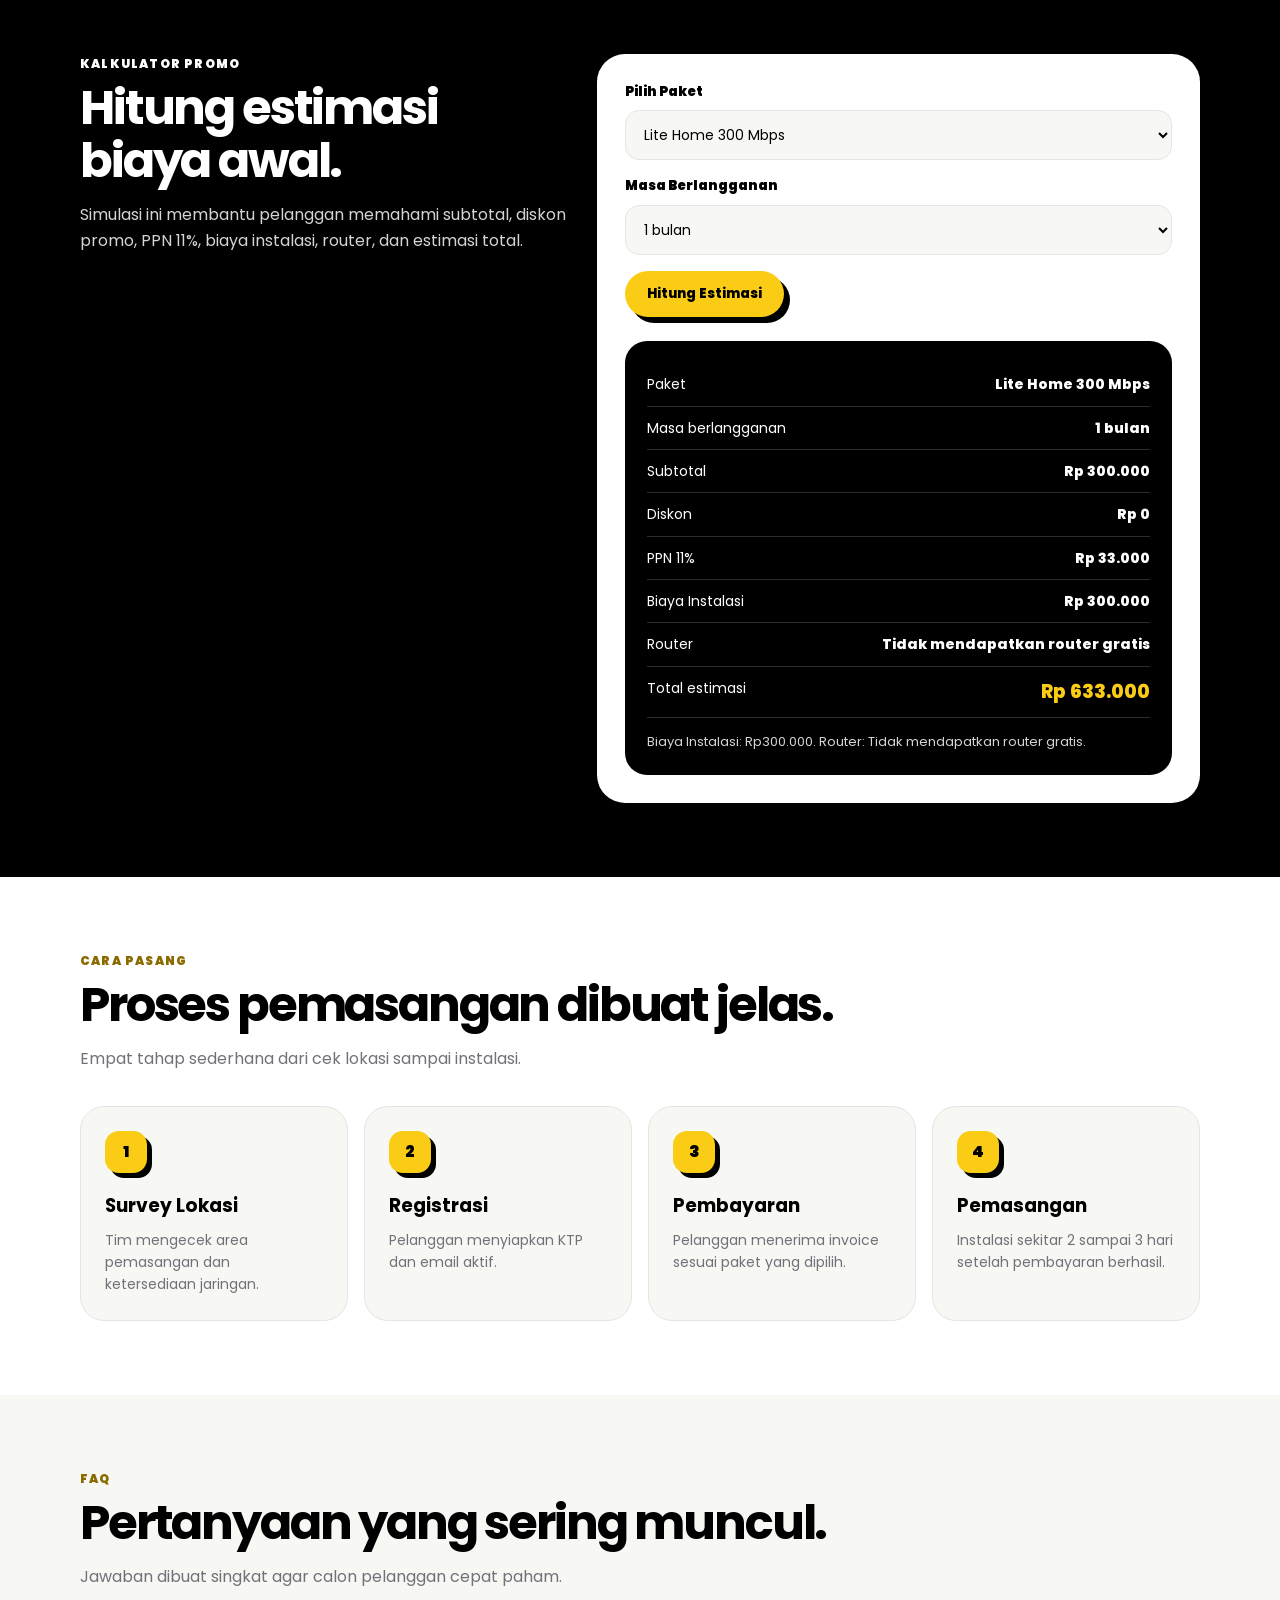
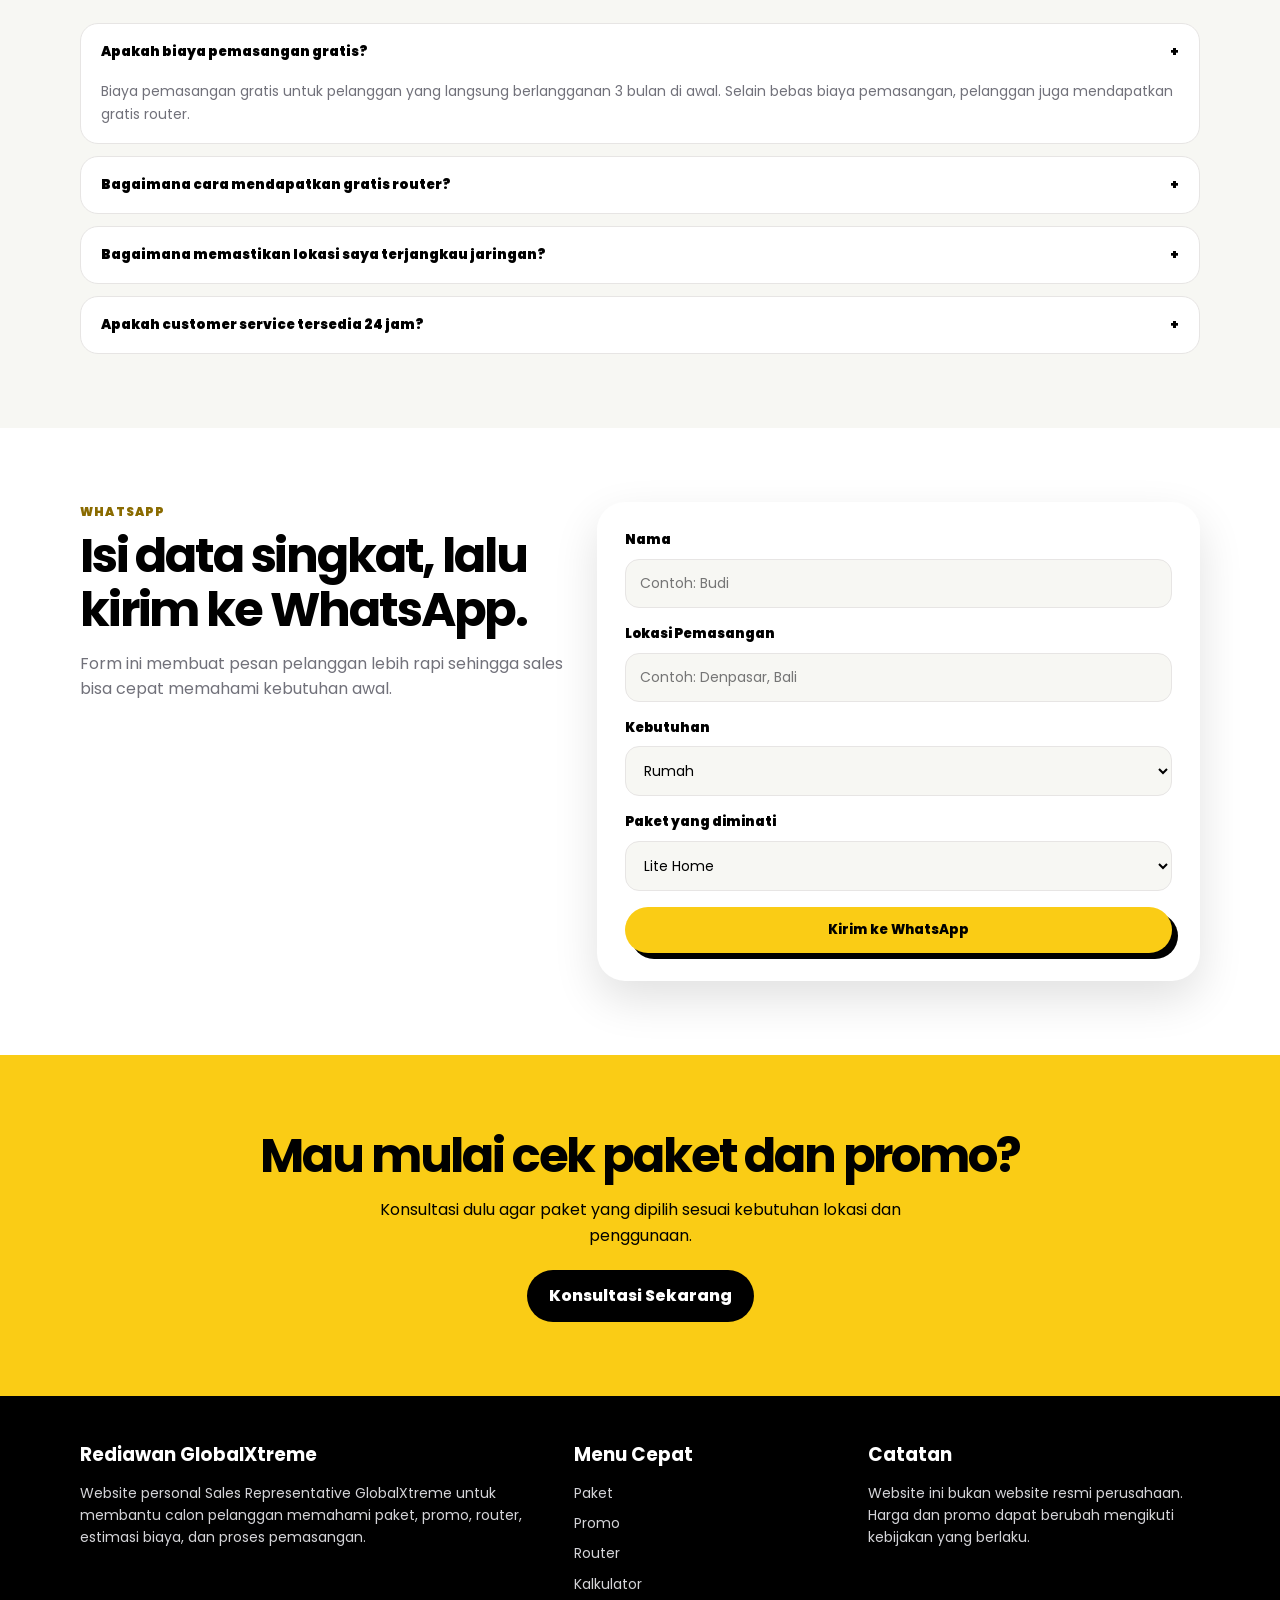
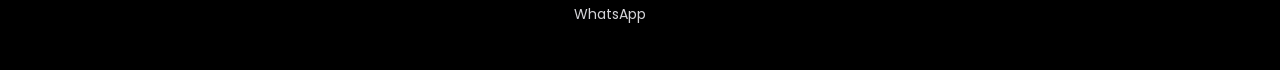
==== commit cc107f46: "Update index.html" ====
--- a/index.html
+++ b/index.html
@@ -28,7 +28,11 @@
         <span>Rediawan GlobalXtreme</span>
       </a>
 
-      <button class="mobile-menu" id="menuBtn" type="button" aria-label="Buka menu" data-i18n="menu_button">Menu</button>
+      <button class="mobile-menu" id="menuBtn" type="button" aria-label="Buka menu" aria-expanded="false">
+        <span></span>
+        <span></span>
+        <span></span>
+      </button>
 
       <nav id="navMenu" aria-label="Navigasi utama">
         <a href="#paket" data-i18n="nav_packages">Paket</a>
@@ -204,6 +208,59 @@
             </tbody>
           </table>
         </div>
+
+        <div class="compare-mobile" aria-label="Ringkasan perbandingan paket">
+          <article class="compare-card">
+            <span class="package-tag">Rumah</span>
+            <h3>Lite Home</h3>
+            <div class="compare-point">
+              <span>Tipe Bandwidth</span>
+              <strong>Up to Bandwidth</strong>
+            </div>
+            <div class="compare-point">
+              <span>Layanan</span>
+              <strong>Internet rumah stabil dan Unlimited Data</strong>
+            </div>
+            <div class="compare-point">
+              <span>Cocok untuk</span>
+              <strong>Rumah, keluarga, streaming, dan belajar online</strong>
+            </div>
+          </article>
+
+          <article class="compare-card">
+            <span class="package-tag">Gamer/Content Creator</span>
+            <h3>Lite Plus</h3>
+            <div class="compare-point">
+              <span>Tipe Bandwidth</span>
+              <strong>Up to Bandwidth performa tinggi</strong>
+            </div>
+            <div class="compare-point">
+              <span>Layanan</span>
+              <strong>Koneksi lebih kuat untuk gaming, live streaming, dan banyak perangkat</strong>
+            </div>
+            <div class="compare-point">
+              <span>Cocok untuk</span>
+              <strong>Gamer, content creator, WFH, CCTV, kos kecil, dan rumah besar</strong>
+            </div>
+          </article>
+
+          <article class="compare-card signature">
+            <span class="package-tag">Bisnis</span>
+            <h3>Signature</h3>
+            <div class="compare-point">
+              <span>Tipe Bandwidth</span>
+              <strong>100% Bandwidth Guarantee via Wired Connection</strong>
+            </div>
+            <div class="compare-point">
+              <span>Layanan</span>
+              <strong>Priority Service, SLA, Unlimited Data, dan Static Public IP via DHCP</strong>
+            </div>
+            <div class="compare-point">
+              <span>Cocok untuk</span>
+              <strong>Kantor, cafe, restoran, villa, hotel, sekolah, dan bisnis</strong>
+            </div>
+          </article>
+        </div>
       </div>
     </section>
 
@@ -249,7 +306,12 @@
             <div class="router-content">
               <span class="router-badge">WiFi 5</span>
               <h3>RG-EW1300G</h3>
-              <p data-i18n="router_1300_desc">Router dual-band entry-level untuk kebutuhan internet rumah standar.</p>
+              <p data-i18n="router_1300_desc">Ruijie Reyee RG-EW1300G adalah router Wi-Fi 5 Gigabit berkecepatan 1300 Mbps yang andal untuk kebutuhan rumah standar.</p>
+              <ul class="router-spec-list">
+                <li>Wi-Fi 5 AC1300</li>
+                <li>Kecepatan hingga 1300 Mbps</li>
+                <li>Port Gigabit Ethernet</li>
+              </ul>
               <div class="chip-wrap compact">
                 <span class="chip yellow">Lite</span>
                 <span class="chip">Lite Plus 300 Mbps</span>
@@ -263,7 +325,12 @@
             <div class="router-content">
               <span class="router-badge">WiFi 6</span>
               <h3>RG-EW6000GX</h3>
-              <p data-i18n="router_6000_desc">Router premium berperforma tinggi untuk jaringan padat dan kebutuhan cepat.</p>
+              <p data-i18n="router_6000_desc">Ruijie Reyee RG-EW6000GX adalah router Wi-Fi 6 berkecepatan 6000 Mbps yang dilengkapi port 2.5G dan prosesor Quad-Core untuk performa gaming berat.</p>
+              <ul class="router-spec-list">
+                <li>Wi-Fi 6 AX6000</li>
+                <li>Kecepatan hingga 6000 Mbps</li>
+                <li>Port 2.5G dan prosesor Quad-Core</li>
+              </ul>
               <div class="chip-wrap compact">
                 <span class="chip yellow">Lite Plus 500 Mbps</span>
                 <span class="chip" data-i18n="router_6000_sig">Signature 300 Mbps ke atas</span>
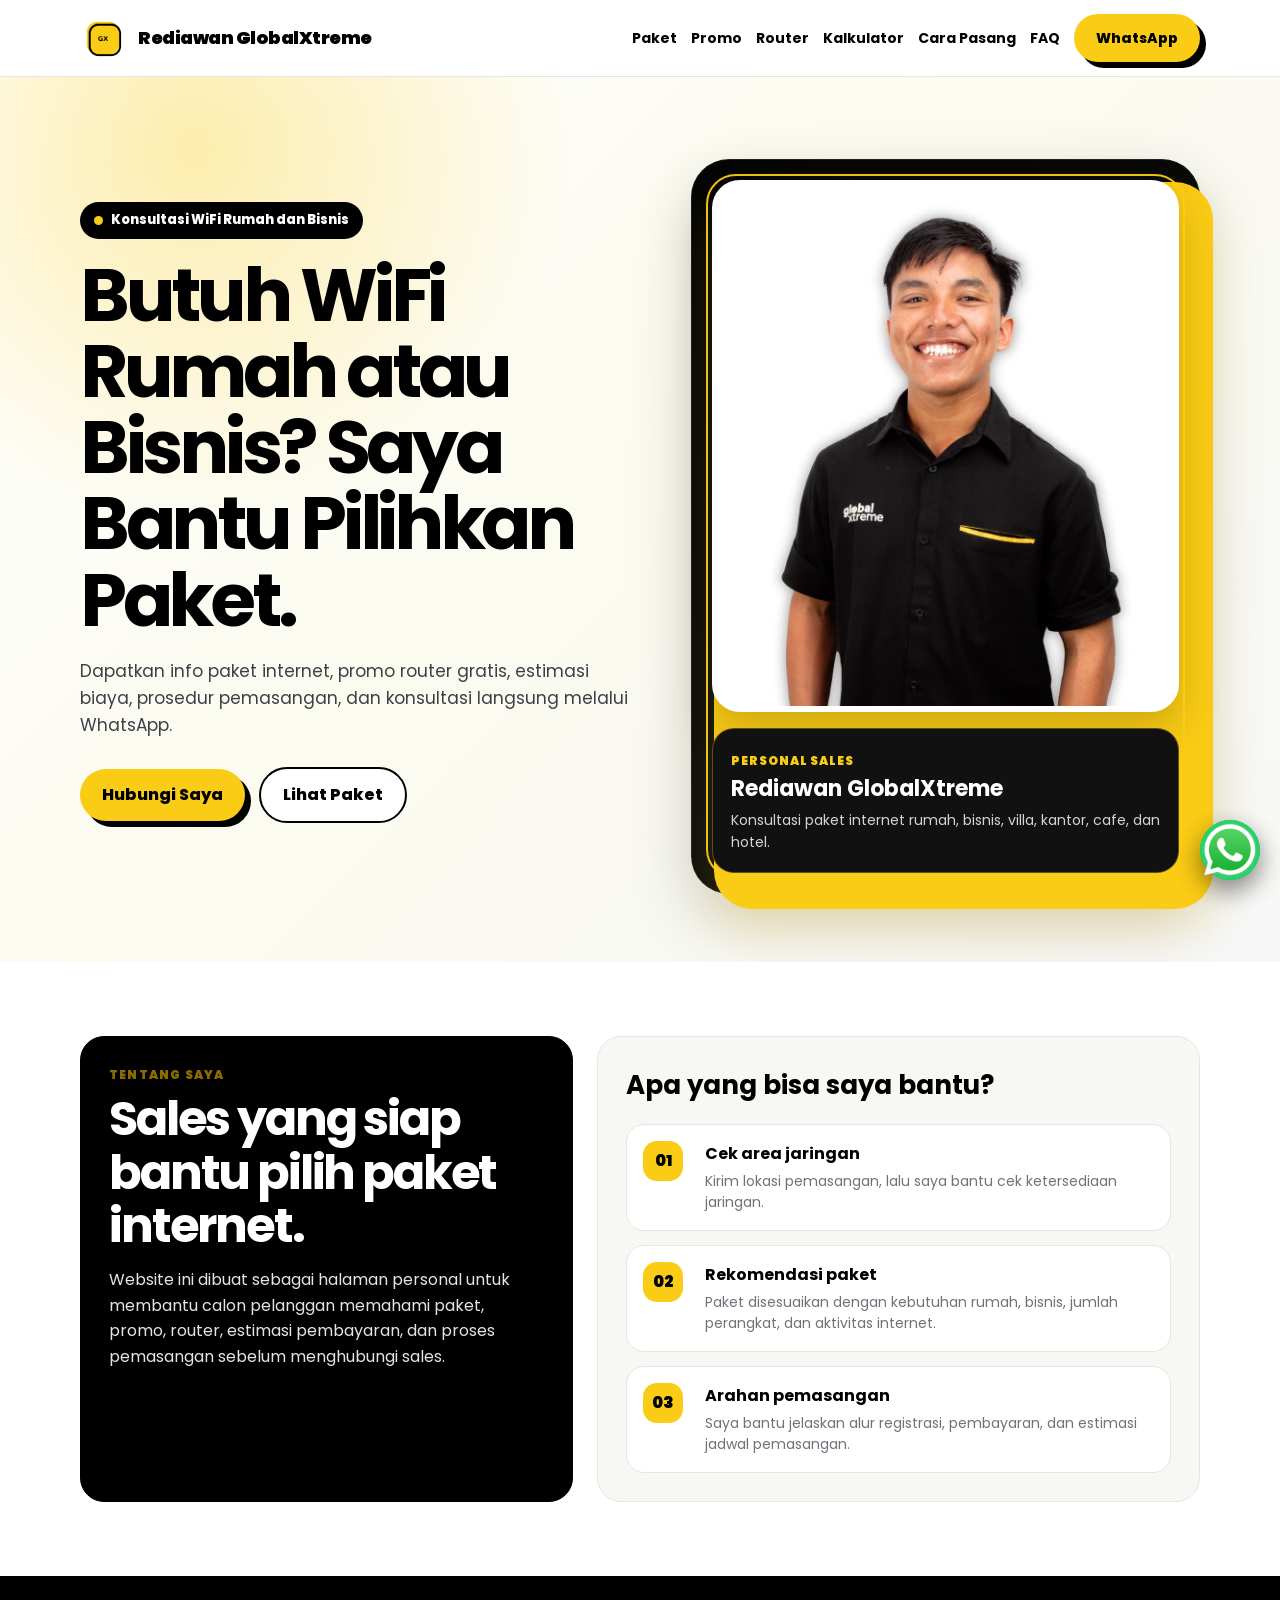
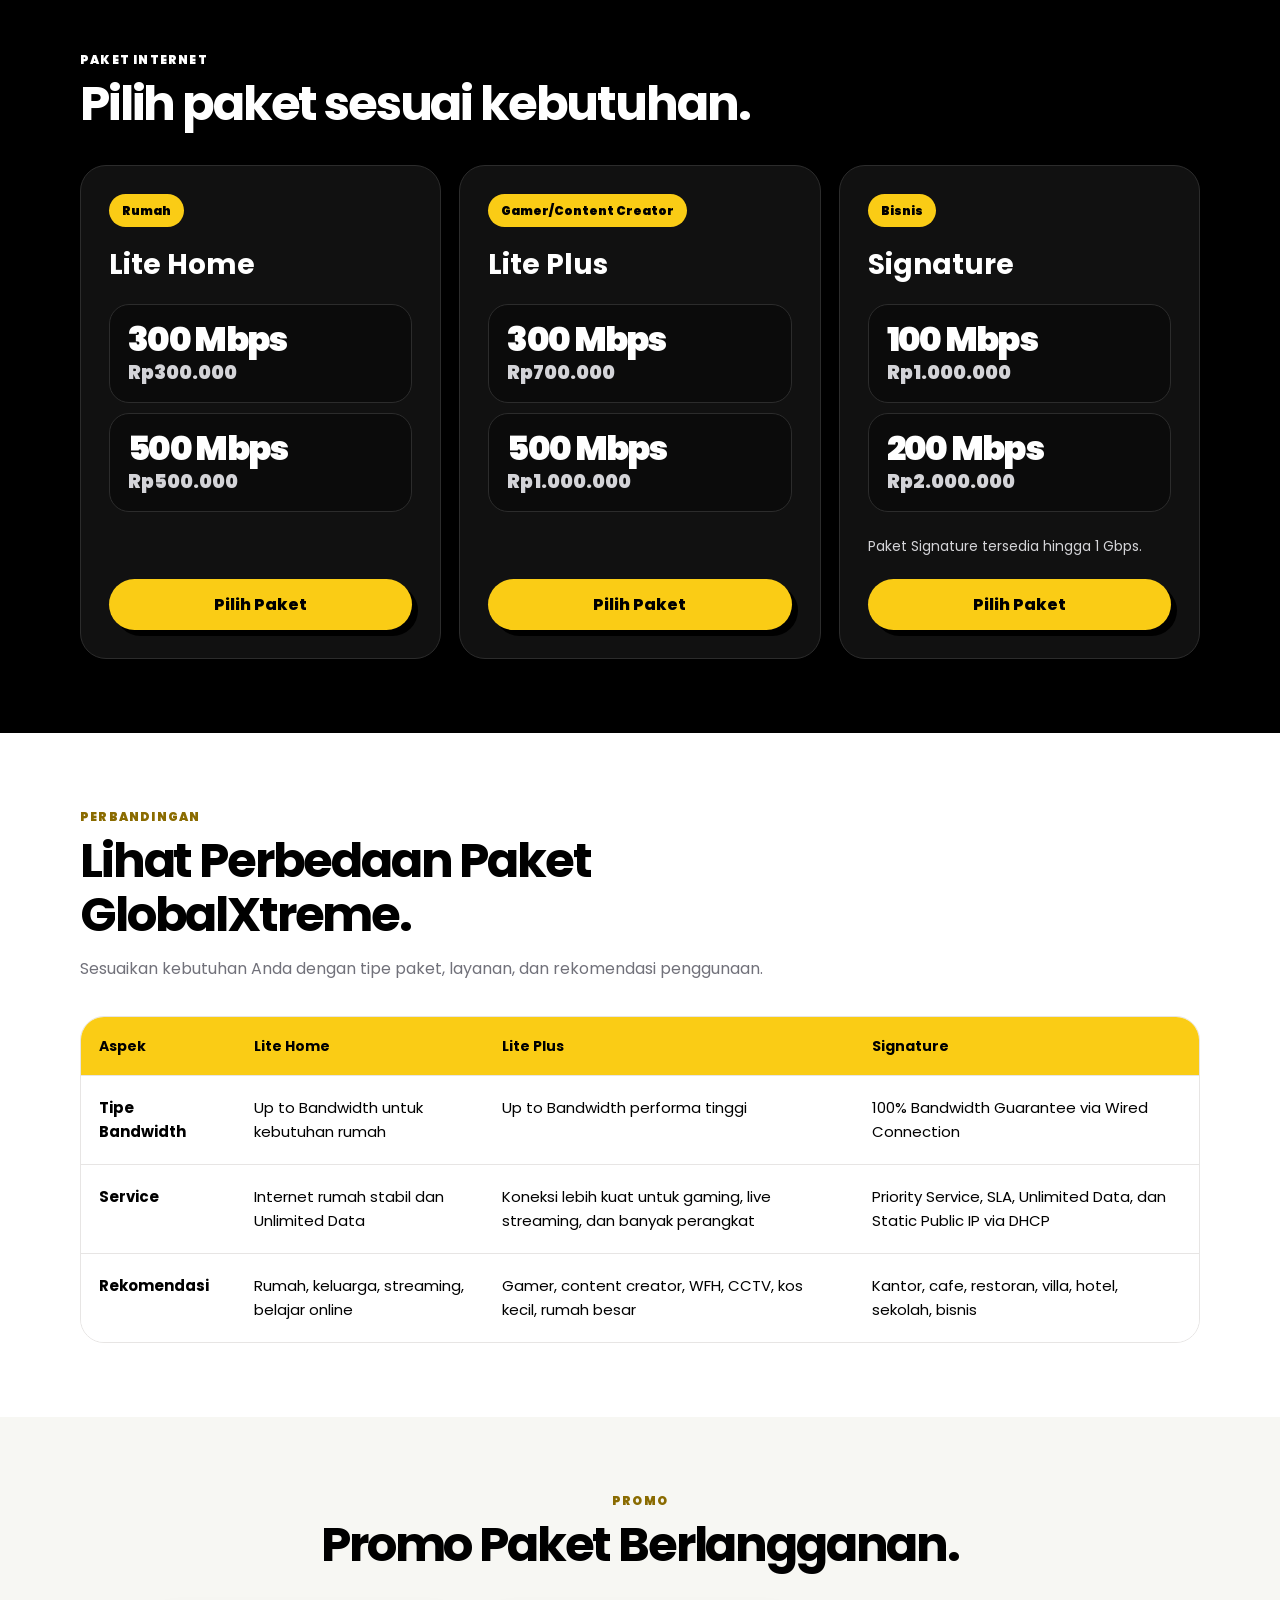
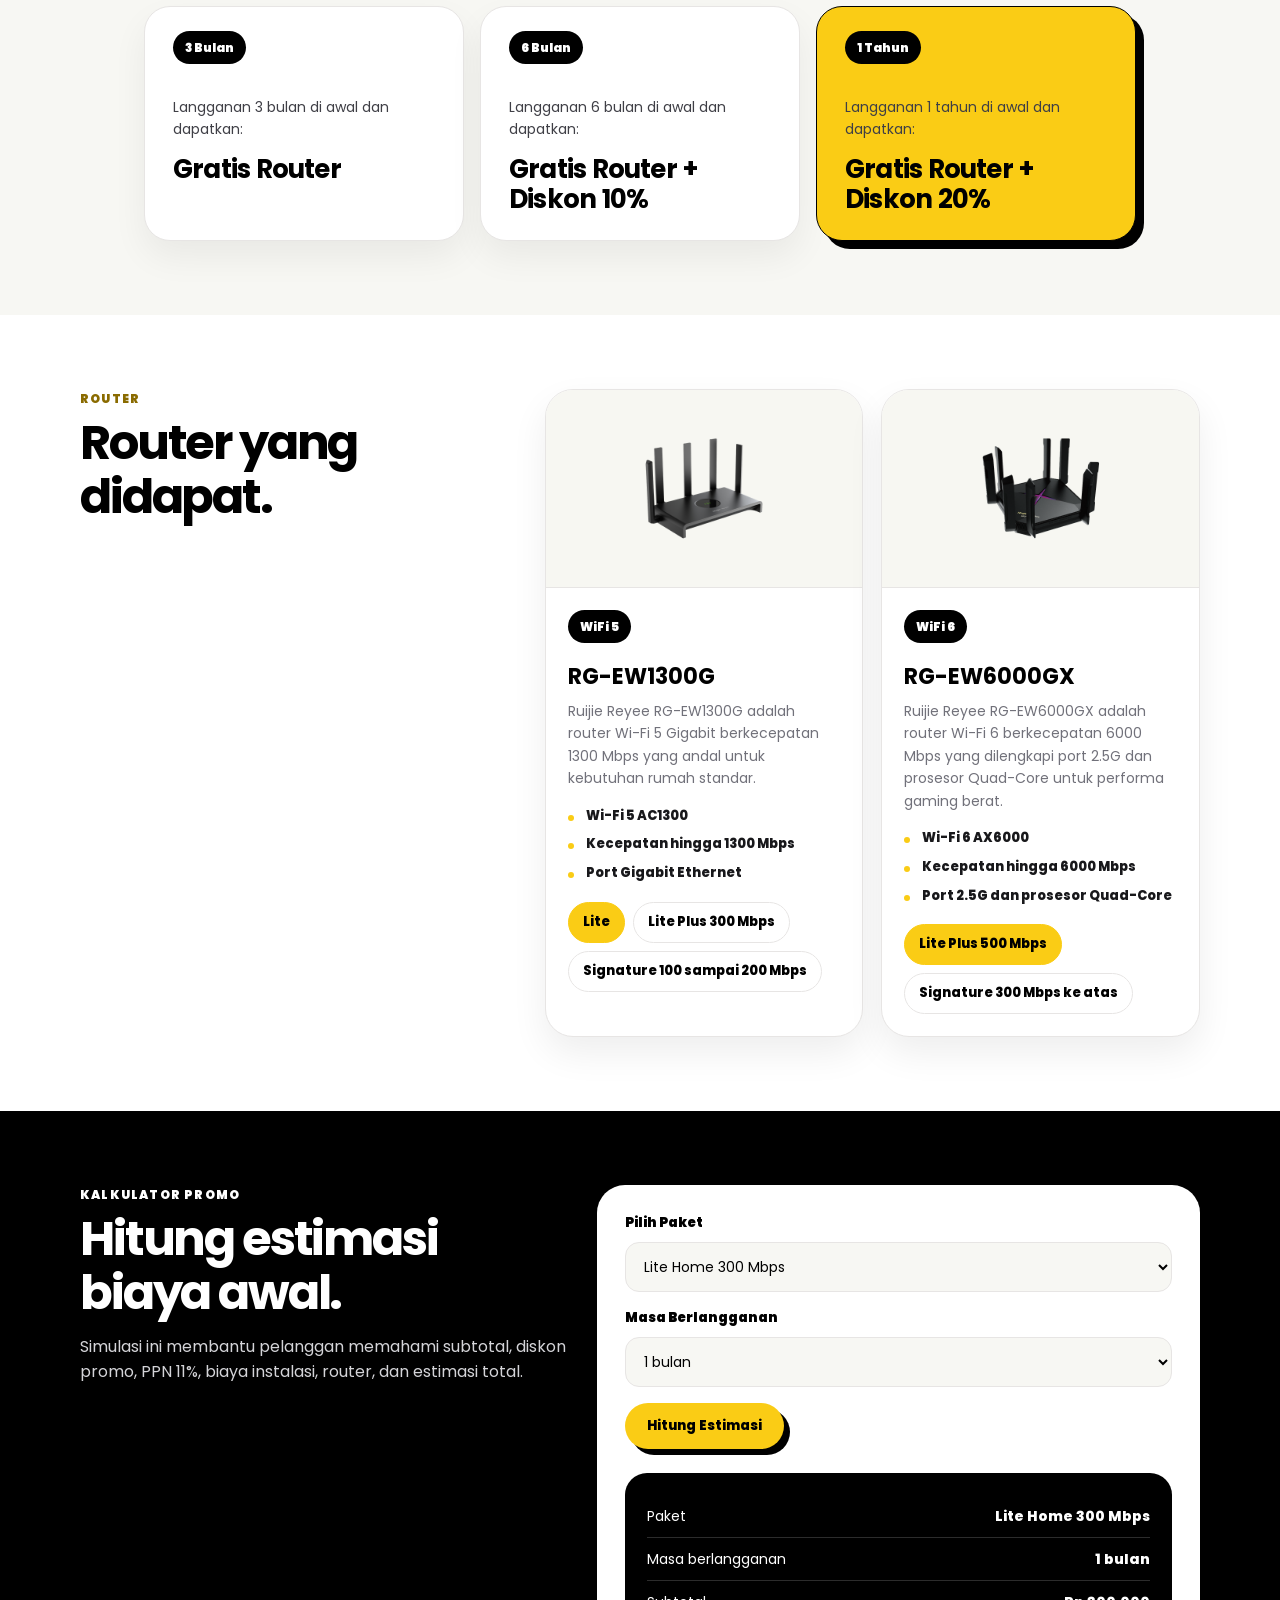
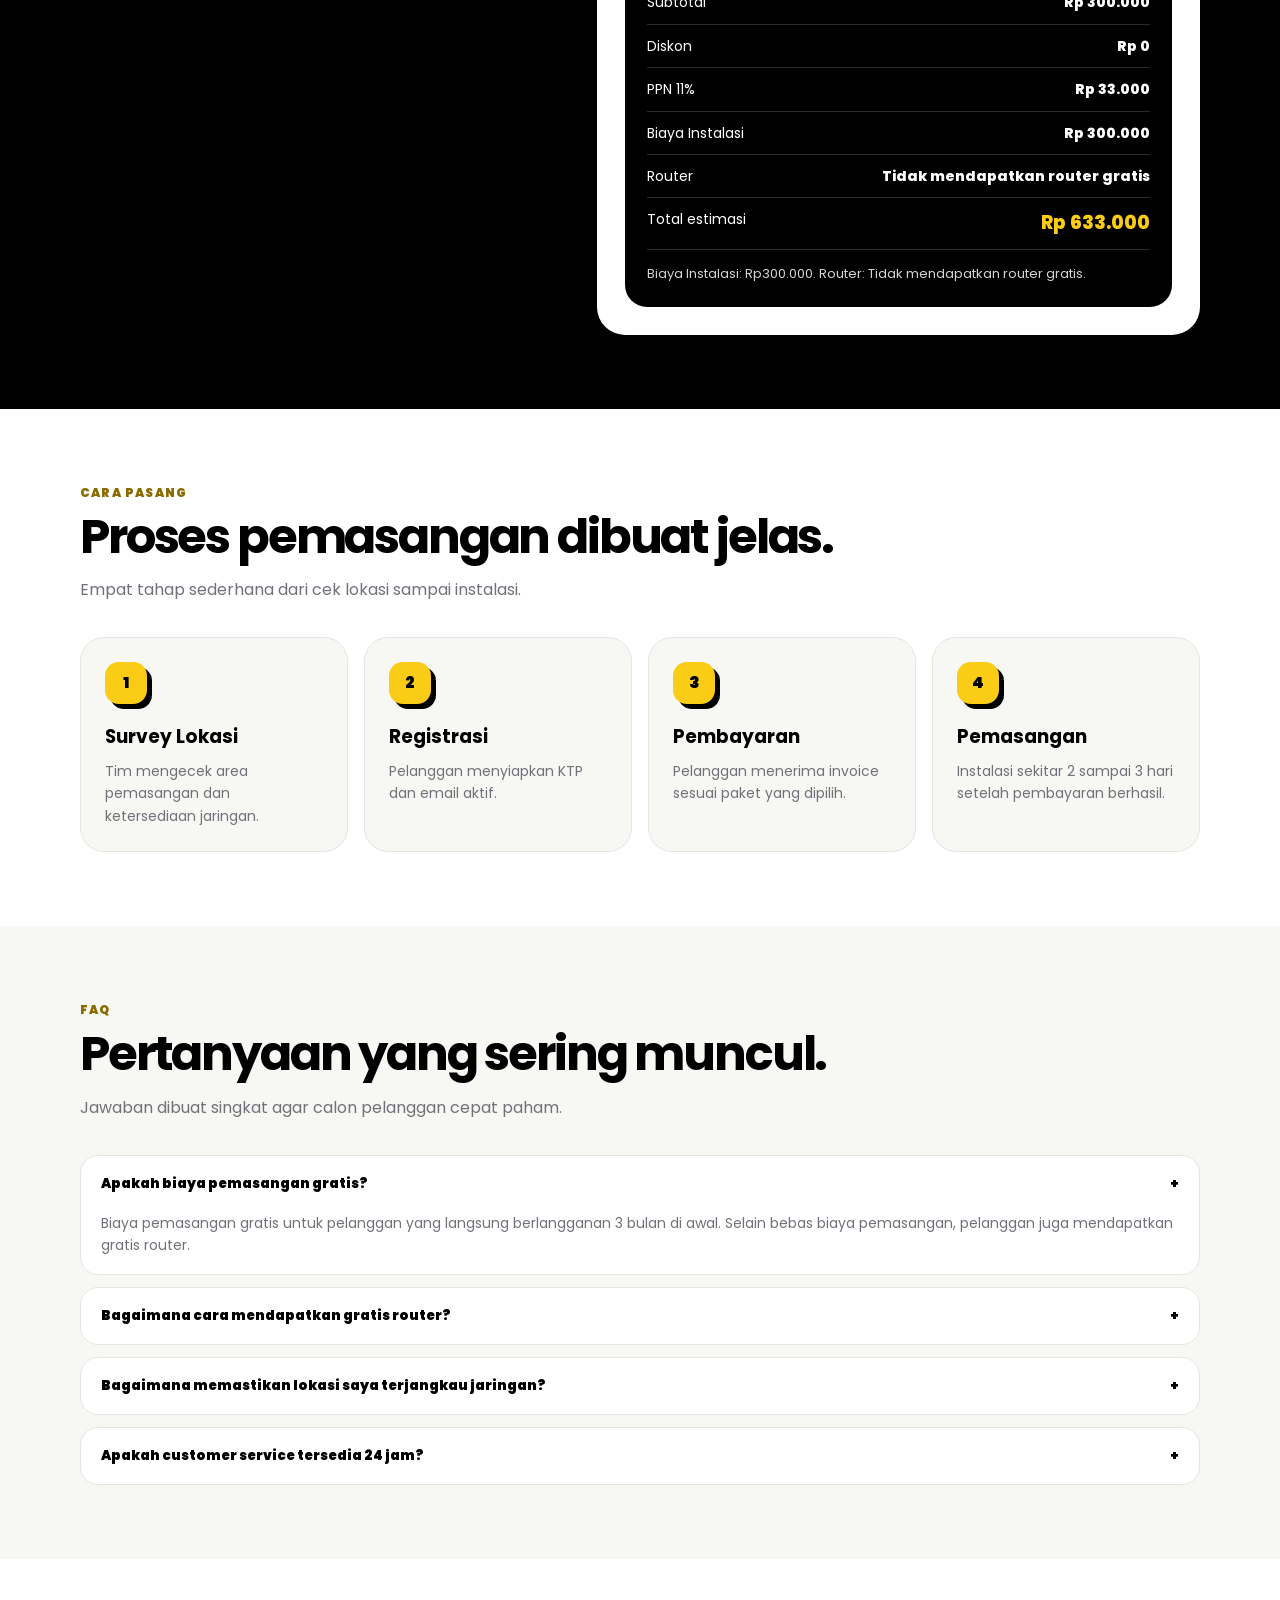
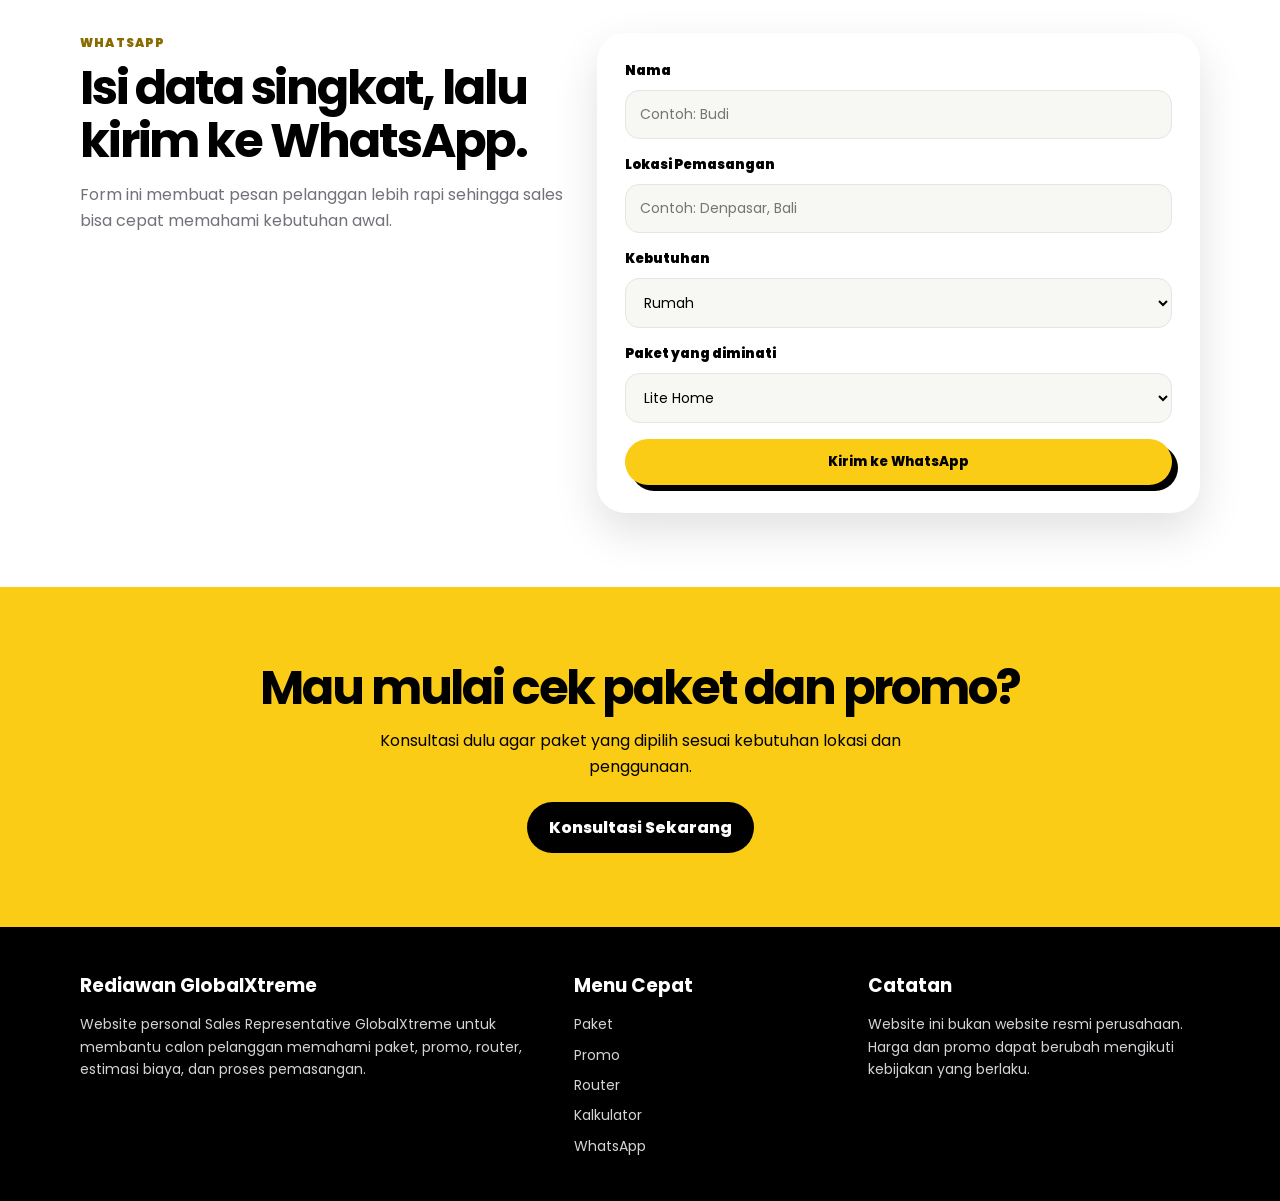
==== commit d3db2ea0: "Add files via upload" ====
--- a/index.html
+++ b/index.html
@@ -41,7 +41,7 @@
         <a href="#kalkulator" data-i18n="nav_calculator">Kalkulator</a>
         <a href="#cara-pasang" data-i18n="nav_install">Cara Pasang</a>
         <a href="#faq" data-i18n="nav_faq">FAQ</a>
-        <a href="https://wa.me/6287733340006" target="_blank" rel="noopener" class="btn btn-primary nav-cta">WhatsApp</a>
+        <a href="https://wa.me/6287733340006?text=Halo%20Rediawan%2C%20saya%20tertarik%20berlangganan%20WiFi%20GlobalXtreme" target="_blank" rel="noopener" class="btn btn-primary nav-cta">WhatsApp</a>
       </nav>
     </div>
   </header>
@@ -55,7 +55,7 @@
           <p data-i18n="hero_desc">Dapatkan info paket internet, promo router gratis, estimasi biaya, prosedur pemasangan, dan konsultasi langsung melalui WhatsApp.</p>
 
           <div class="hero-actions">
-            <a href="https://wa.me/6287733340006" target="_blank" rel="noopener" class="btn btn-primary" data-i18n="hero_cta_primary">Hubungi Saya</a>
+            <a href="https://wa.me/6287733340006?text=Halo%20Rediawan%2C%20saya%20tertarik%20berlangganan%20WiFi%20GlobalXtreme" target="_blank" rel="noopener" class="btn btn-primary" data-i18n="hero_cta_primary">Hubungi Saya</a>
             <a href="#paket" class="btn btn-outline" data-i18n="hero_cta_secondary">Lihat Paket</a>
           </div>
 
@@ -505,7 +505,7 @@
       <div class="container">
         <h2 data-i18n="final_title">Mau mulai cek paket dan promo?</h2>
         <p data-i18n="final_desc">Konsultasi dulu agar paket yang dipilih sesuai kebutuhan lokasi dan penggunaan.</p>
-        <a href="https://wa.me/6287733340006" target="_blank" rel="noopener" class="btn btn-dark" data-i18n="final_cta">Konsultasi Sekarang</a>
+        <a href="https://wa.me/6287733340006?text=Halo%20Rediawan%2C%20saya%20tertarik%20berlangganan%20WiFi%20GlobalXtreme" target="_blank" rel="noopener" class="btn btn-dark" data-i18n="final_cta">Konsultasi Sekarang</a>
       </div>
     </section>
   </main>
@@ -534,5 +534,24 @@
   </footer>
 
   <script src="assets/js/main.js"></script>
+
+<a href="https://wa.me/6287733340006?text=Halo%20Rediawan%2C%20saya%20tertarik%20berlangganan%20WiFi%20GlobalXtreme" class="wa-float" target="_blank" aria-label="WhatsApp">
+  <img src="assets/img/logo.png" alt="WhatsApp">
+</a>
+
+
+
+
+
+
+
+
+
+
+
+<a class="wa-float" href="https://wa.me/6287733340006?text=Halo%20Rediawan%2C%20saya%20tertarik%20berlangganan%20WiFi%20GlobalXtreme" target="_blank">
+  <img src="assets/img/whatsapp.png" alt="WhatsApp">
+</a>
+
 </body>
 </html>
--- a/assets/css/style.css
+++ b/assets/css/style.css
@@ -576,7 +576,7 @@
 .package-list li {
   list-style: none;
   position: relative;
-  padding-left: 20px;
+  padding-right: 20px;
   font-size: 14px;
 }
 
@@ -1208,3 +1208,471 @@
     inset: 16px -10px -12px 16px;
   }
 }
+
+/* Mobile UX and final polish */
+.mobile-menu {
+  width: 58px;
+  height: 48px;
+  align-items: center;
+  justify-content: center;
+  flex-direction: column;
+  gap: 5px;
+  padding: 0;
+}
+
+.mobile-menu span {
+  display: block;
+  width: 24px;
+  height: 3px;
+  border-radius: 999px;
+  background: var(--black);
+  transition: 0.2s ease;
+}
+
+.mobile-menu[aria-expanded="true"] span:nth-child(1) {
+  transform: translateY(8px) rotate(45deg);
+}
+
+.mobile-menu[aria-expanded="true"] span:nth-child(2) {
+  opacity: 0;
+}
+
+.mobile-menu[aria-expanded="true"] span:nth-child(3) {
+  transform: translateY(-8px) rotate(-45deg);
+}
+
+.package-card {
+  position: relative;
+  transition: transform 0.2s ease, box-shadow 0.2s ease, border-color 0.2s ease;
+}
+
+.package-card:hover,
+.package-card:focus-within,
+.package-card.is-active {
+  border-color: var(--primary) !important;
+  box-shadow: 0 0 0 2px rgba(250, 204, 21, 0.48), 0 0 34px rgba(250, 204, 21, 0.34), 0 24px 55px rgba(0, 0, 0, 0.28);
+}
+
+.package-card:hover {
+  transform: translateY(-3px) !important;
+}
+
+.package-card.is-active .plan-option {
+  border-color: rgba(250, 204, 21, 0.38) !important;
+}
+
+.compare-mobile {
+  display: none;
+}
+
+.compare-card {
+  background: var(--white);
+  border: 1px solid var(--line);
+  border-radius: 24px;
+  padding: 22px;
+  box-shadow: 0 14px 34px rgba(0, 0, 0, 0.06);
+}
+
+.compare-card h3 {
+  font-size: 26px;
+  margin: 14px 0 16px;
+}
+
+.compare-point {
+  border-top: 1px solid var(--line);
+  padding: 14px 0 0;
+  margin-top: 14px;
+}
+
+.compare-point span {
+  display: block;
+  color: var(--neutral);
+  font-size: 12px;
+  font-weight: 900;
+  text-transform: uppercase;
+  letter-spacing: 0.08em;
+  margin-bottom: 5px;
+}
+
+.compare-point strong {
+  display: block;
+  font-size: 15px;
+  line-height: 1.55;
+}
+
+.compare-card.signature {
+  background: var(--black);
+  color: var(--white);
+  border-color: var(--black);
+}
+
+.compare-card.signature .compare-point {
+  border-top-color: #2c2c2c;
+}
+
+.compare-card.signature .compare-point span {
+  color: #d4d4d8;
+}
+
+.router-card {
+  display: flex;
+  flex-direction: column;
+}
+
+.router-image {
+  aspect-ratio: 16 / 10;
+  padding: 24px;
+}
+
+.router-spec-list {
+  display: grid;
+  gap: 8px;
+  margin: 16px 0 18px;
+  padding: 0;
+}
+
+.router-spec-list li {
+  list-style: none;
+  position: relative;
+  padding-left: 18px;
+  color: #18181b;
+  font-size: 13px;
+  font-weight: 800;
+}
+
+.router-spec-list li::before {
+  content: "";
+  position: absolute;
+  left: 0;
+  top: 9px;
+  width: 6px;
+  height: 6px;
+  border-radius: 50%;
+  background: var(--primary);
+}
+
+@media (max-width: 760px) {
+  .table-wrap {
+    display: none;
+  }
+
+  .compare-mobile {
+    display: grid;
+    gap: 16px;
+  }
+
+  #perbandingan .section-head {
+    margin-bottom: 22px;
+  }
+
+  #perbandingan .section-head h2 {
+    font-size: 34px;
+  }
+
+  #perbandingan .section-head p {
+    font-size: 17px;
+    line-height: 1.6;
+  }
+
+  .package-grid {
+    touch-action: pan-x pan-y;
+  }
+
+  .package-card,
+  .package-card.featured {
+    flex-basis: min(82vw, 350px);
+  }
+
+  .router-image {
+    aspect-ratio: 16 / 9;
+    max-height: 260px;
+    padding: 20px 34px;
+  }
+
+  .router-content {
+    padding: 20px;
+  }
+
+  .router-card h3 {
+    font-size: 28px;
+  }
+}
+
+/* Final mobile and interaction fixes */
+.package-card:hover,
+.package-card:focus-within {
+  border-color: #2c2c2c !important;
+  box-shadow: none !important;
+  transform: none !important;
+}
+
+.package-card.is-active,
+.package-card.is-active:hover,
+.package-card.is-active:focus-within {
+  border-color: var(--primary) !important;
+  box-shadow: 0 0 0 2px rgba(250, 204, 21, 0.45), 0 0 34px rgba(250, 204, 21, 0.32), 0 24px 55px rgba(0, 0, 0, 0.28) !important;
+  transform: none !important;
+}
+
+.compare-card.signature {
+  background: var(--white) !important;
+  color: var(--black) !important;
+  border-color: var(--line) !important;
+}
+
+.compare-card.signature .compare-point {
+  border-top-color: var(--line) !important;
+}
+
+.compare-card.signature .compare-point span {
+  color: var(--neutral) !important;
+}
+
+.compare-mobile,
+.compare-card,
+.router-card,
+.package-card {
+  max-width: 100%;
+}
+
+.compare-card,
+.compare-point strong,
+.router-content,
+.router-content p,
+.router-spec-list li,
+.chip {
+  overflow-wrap: anywhere;
+}
+
+@media (max-width: 760px) {
+  html,
+  body {
+    max-width: 100%;
+    overflow-x: hidden;
+  }
+
+  .compare-mobile {
+    width: 100%;
+  }
+
+  .compare-card {
+    padding: 20px;
+    border-radius: 22px;
+  }
+
+  .compare-card h3 {
+    font-size: 24px;
+  }
+
+  .compare-point strong {
+    font-size: 15px;
+  }
+
+  .router-card-grid {
+    gap: 18px;
+  }
+
+  .router-image {
+    width: 100%;
+    object-fit: contain;
+  }
+
+  .router-spec-list li {
+    font-size: 13px;
+    line-height: 1.45;
+  }
+
+  .chip-wrap.compact {
+    gap: 8px;
+  }
+
+  .chip {
+    max-width: 100%;
+    white-space: normal;
+    text-align: center;
+  }
+}
+
+
+/* ===== FIX PACKAGE CARD SHADOW BUG ===== */
+.package-card.active {
+  box-shadow: 0 0 35px rgba(250, 204, 21, 0.35) !important;
+  transform: translateY(-6px);
+  transition: 0.25s ease;
+}
+
+/* prevent inner elements from inheriting visual shadow effect */
+.package-card .card,
+.package-card .inner,
+.package-card .price,
+.package-card .feature {
+  box-shadow: none !important;
+}
+
+/* ===== MOBILE CAROUSEL AUTO SCROLL ===== */
+@media (max-width: 768px) {
+  .package-wrapper {
+    display: flex;
+    overflow-x: auto;
+    scroll-snap-type: x mandatory;
+    gap: 16px;
+    -webkit-overflow-scrolling: touch;
+  }
+
+  .package-card {
+    min-width: 85%;
+    flex: 0 0 auto;
+    scroll-snap-align: center;
+  }
+
+  .package-wrapper::-webkit-scrollbar {
+    display: none;
+  }
+}
+
+/* ===== WHATSAPP FLOAT BUTTON ===== */
+.wa-float {
+  position: fixed;
+  bottom: 18px;
+  left: 18px;
+  width: 56px;
+  height: 56px;
+  background: #25D366;
+  border-radius: 50%;
+  display: flex;
+  align-items: center;
+  justify-content: center;
+  z-index: 9999;
+  box-shadow: 0 10px 25px rgba(0,0,0,0.25);
+  animation: pulse 2s infinite;
+}
+
+.wa-float img {
+  width: 30px;
+  height: 30px;
+}
+
+@keyframes pulse {
+  0% { transform: scale(1); }
+  50% { transform: scale(1.1); }
+  100% { transform: scale(1); }
+}
+
+
+/* FIX OVERRIDE PACKAGES SHADOW ISSUE */
+.package-card .plan-option,
+.package-card .price-box,
+.package-card .feature-box,
+.package-card .box,
+.package-card .card,
+
+
+/* ONLY OUTER CARD SHADOW */
+.package-card.active {
+  box-shadow: 0 0 40px rgba(250, 204, 21, 0.35) !important;
+  transform: translateY(-6px);
+  transition: 0.3s ease;
+}
+
+/* MOBILE SCROLL SNAP */
+@media (max-width:768px){
+  .package-grid{
+    display:flex !important;
+    overflow-x:auto;
+    scroll-snap-type:x mandatory;
+    gap:16px;
+  }
+  .package-card{
+    min-width:85%;
+    scroll-snap-align:center;
+  }
+}
+
+/* WHATSAPP FLOAT */
+.wa-float{
+  position:fixed;
+  bottom:20px;
+  right:20px;
+  width:60px;
+  height:60px;
+  z-index:9999;
+  cursor:pointer;
+  animation:pulse 2s infinite;
+}
+.wa-float img{width:100%;height:100%;}
+
+@keyframes pulse{
+ 0%{transform:scale(1);}
+ 50%{transform:scale(1.1);}
+ 100%{transform:scale(1);}
+}
+
+
+/* FIX STRICT: only inner boxes */
+.package-card .plan-option,
+.package-card .price-box,
+.package-card .feature-box {
+  box-shadow: none !important;
+}
+
+/* ACTIVE CARD ONLY */
+.package-card.active {
+  box-shadow: 0 0 40px rgba(250,204,21,0.4) !important;
+}
+
+/* WHATSAPP RIGHT BOTTOM */
+.wa-float{
+  position:fixed;
+  bottom:20px;
+  right:20px;
+  width:60px;
+  height:60px;
+  z-index:9999;
+}
+.wa-float img{width:100%;height:100%;}
+
+
+/* FORCE WHATSAPP LEFT BOTTOM */
+.wa-float{
+  right:auto !important;
+  right:20px !important;
+  bottom:20px !important;
+}
+
+/* FIX CARD ACTIVE SHOULD NOT AFFECT INNER CONTENT */
+.package-card.active .plan-option,
+.package-card.active .price-box,
+.package-card.active .feature-box {
+  border-color:#2c2c2c !important;
+  background:#0b0b0b !important;
+  color:inherit !important;
+}
+
+/* ONLY OUTER CARD GLOW */
+.package-card.active{
+  box-shadow:0 0 35px rgba(250,204,21,0.35) !important;
+}
+
+/* REMOVE ANY FULL CHILD ACTIVATION BUG */
+.package-card.active * {
+  text-shadow:none !important;
+}
+
+
+/* FINAL WHATSAPP POSITION FIX */
+.wa-float{
+  position:fixed;
+  bottom:20px !important;
+  right:20px !important;
+  left:auto !important;
+  width:60px;
+  height:60px;
+  z-index:99999;
+}
+
+.wa-float img{
+  width:100%;
+  height:100%;
+}
+
+/* ensure no conflict */
